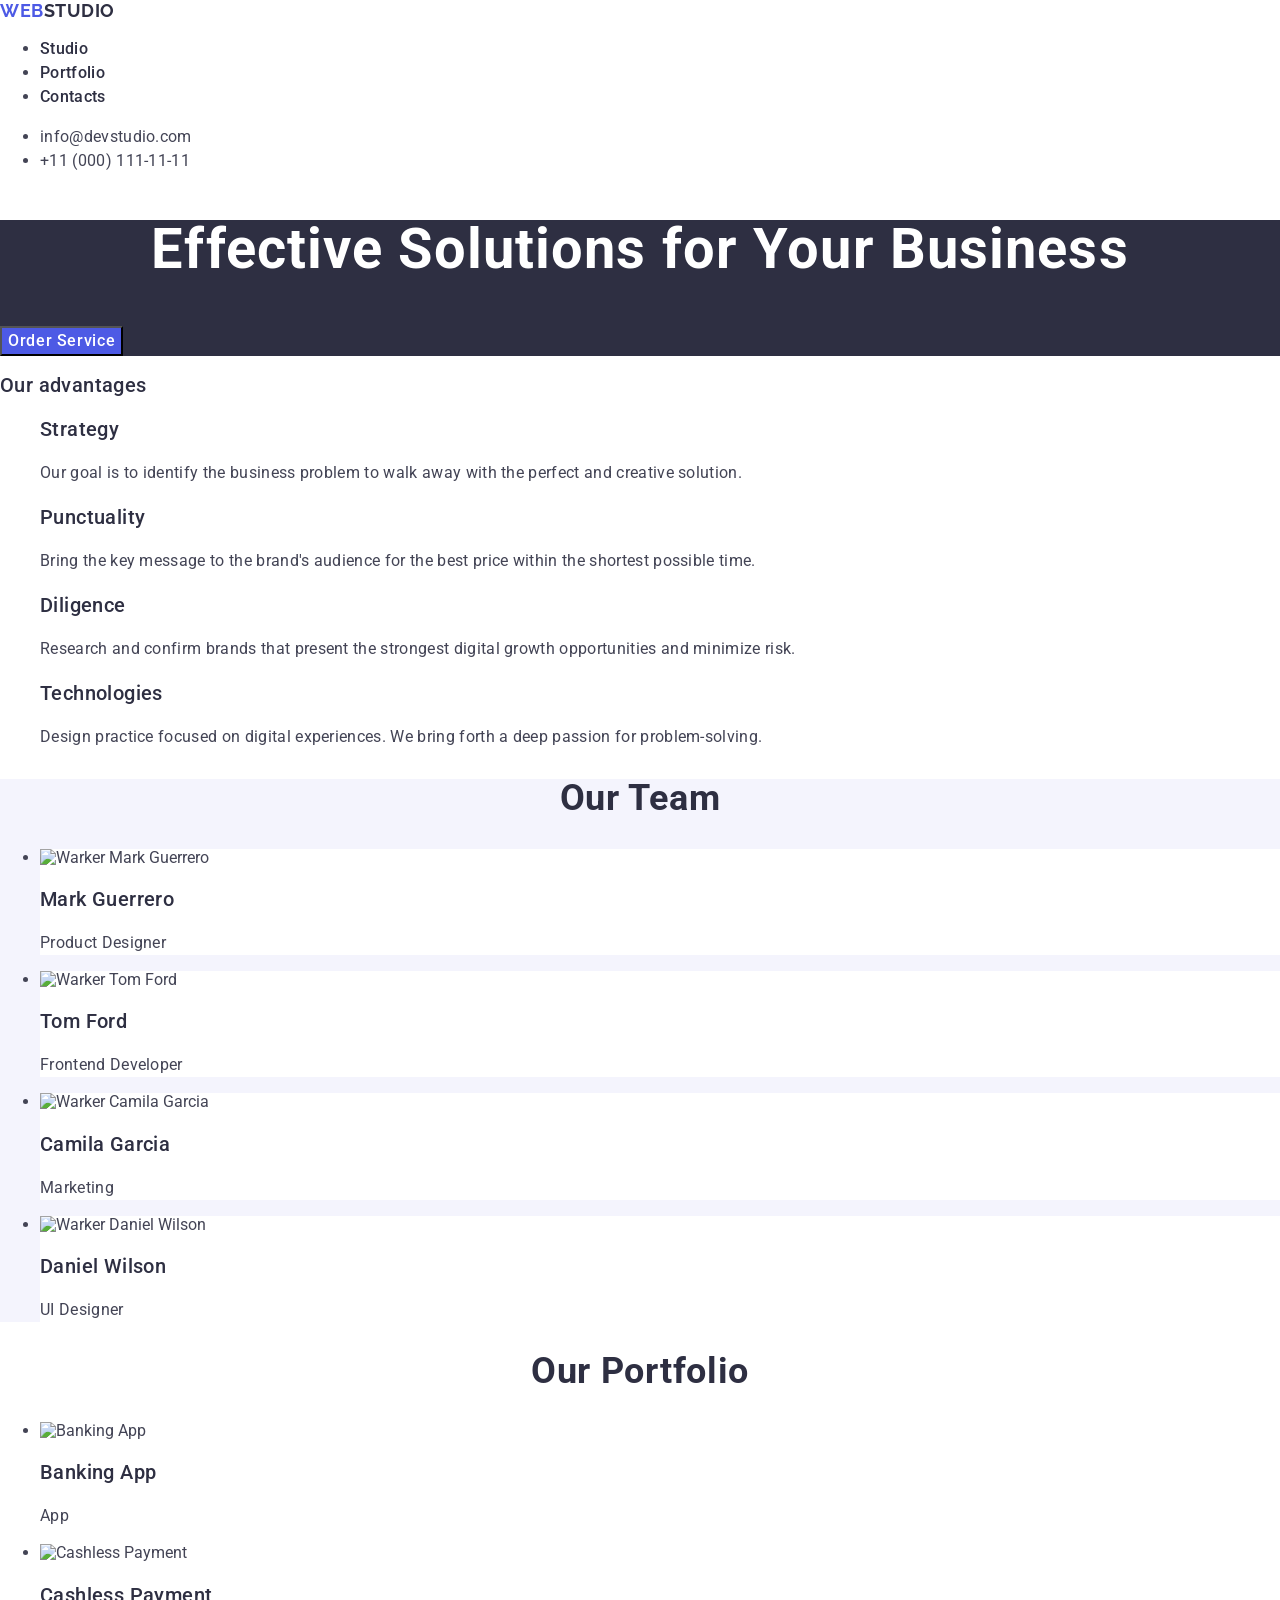
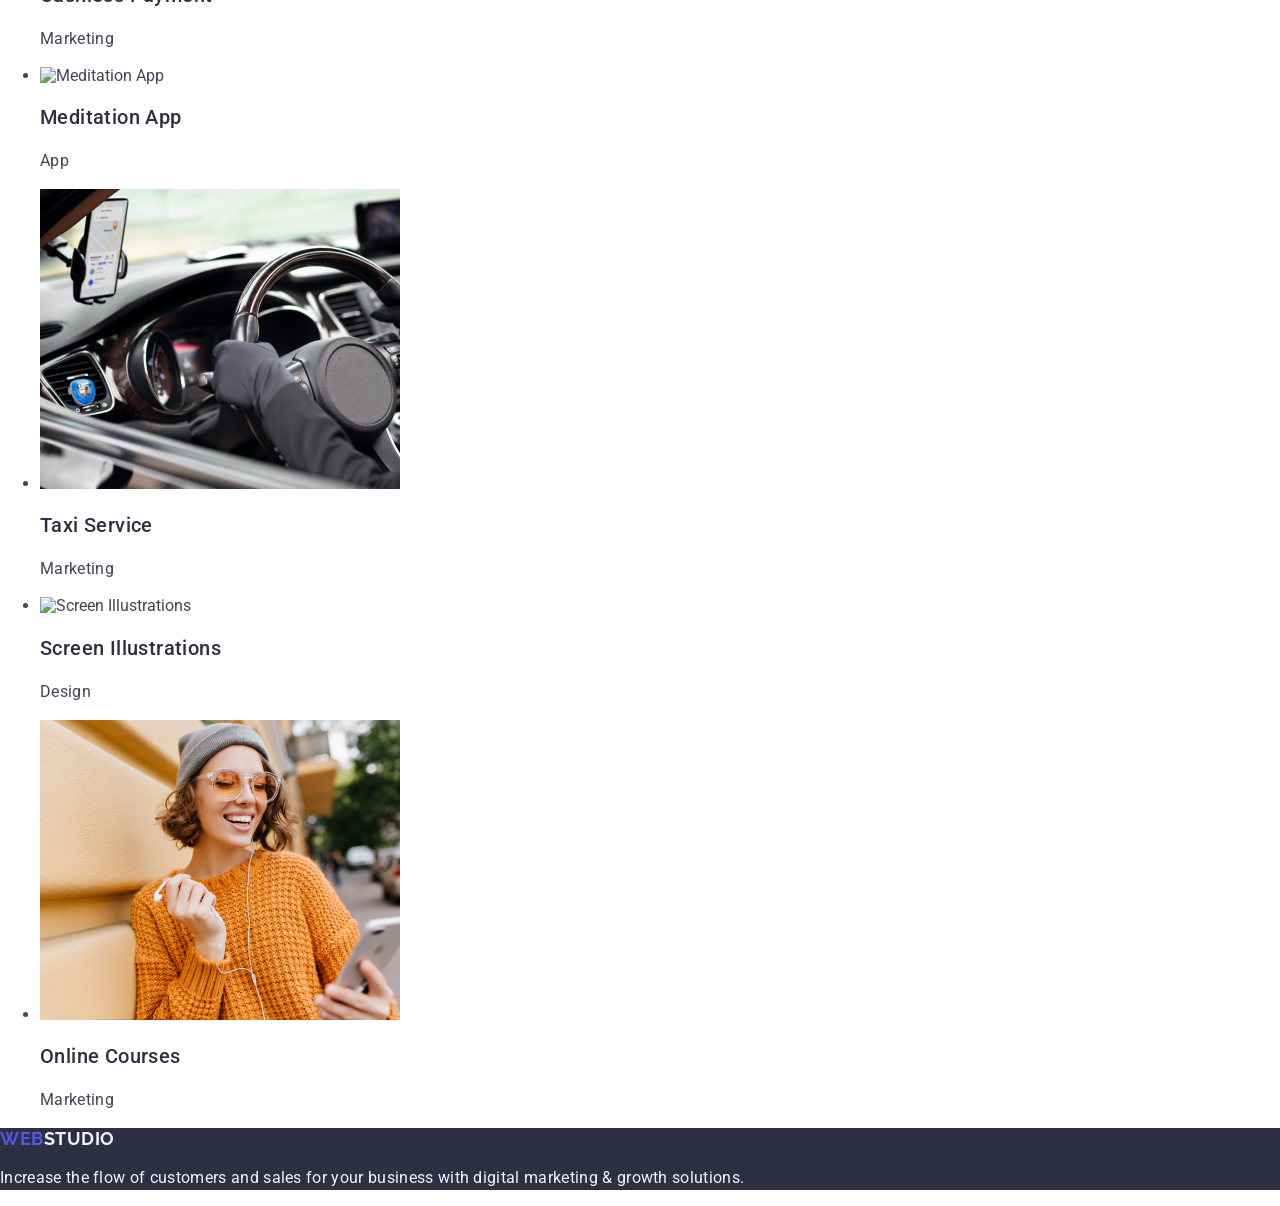
==== index.html @ 9c2c0caf "Initial commit" ====
<!DOCTYPE html>
<html lang="en">

<head>
    <meta charset="UTF-8">
    <meta name="description" content="goit-markup-hw-01">
    <link rel="stylesheet" href="https://cdn.jsdelivr.net/npm/modern-normalize@2.0.0/modern-normalize.min.css">
    <link rel="stylesheet" href="./css/styles.css">
    <link rel="preconnect" href="https://fonts.googleapis.com">
<link rel="preconnect" href="https://fonts.gstatic.com" crossorigin>
<link href="https://fonts.googleapis.com/css2?family=Roboto:ital,wght@0,100;0,300;0,400;0,500;0,700;0,900;1,100;1,300;1,400;1,500;1,700;1,900&display=swap" rel="stylesheet">
<link rel="preconnect" href="https://fonts.googleapis.com">
<link rel="preconnect" href="https://fonts.gstatic.com" crossorigin>
<link href="https://fonts.googleapis.com/css2?family=Raleway:ital,wght@0,100..900;1,100..900&display=swap" rel="stylesheet">
    <title>Home Work 2</title>
</head>

<body>
    <header>
        <nav class="navigator">
            <a href="./index.html" class="logo">Web<span class="studio">Studio</span></a>
            <ul>
                <li><a href="/" class="link">Studio</a></li>
                <li><a href="" class="link">Portfolio</a></li>
                <li><a href="" class="link">Contacts</a></li>
            </ul>
        </nav>
        <address class="adress">
            <ul >
                
                <li class="1punkt"><a href="mailto:info@devstudio.com" class="link-one">info@devstudio.com</a></li>
                <li> <a href="tel:+110001111111" class="link-one">+11 (000) 111-11-11</a></li> 
            </ul>
        </address>
    </header>  
    <main>
        <section class="section-one">
            <h1 class="zag-one">Effective Solutions for Your Business</h1>
            <button type="button" class="button">Order Service</button>
        </section>
        <section>
            <h2 class="our-advant">Our advantages</h2>
            <ul class="advantages">
                <li>
                    <h3 class="zag-z">Strategy</h3>
                    <p class="p-adv">Our goal is to identify the business problem to walk away with the perfect and creative solution. </p>
                </li>
                <li>
                    <h3 class="zag-z">Punctuality</h3>
                    <p class="p-adv">Bring the key message to the brand's audience for the best price within the shortest possible time.</p>
                </li>
                <li>
                    <h3 class="zag-z">Diligence</h3>
                    <p class="p-adv">Research and confirm brands that present the strongest digital growth opportunities and minimize risk.</p>
                </li>
                <li>
                    <h3 class="zag-z">Technologies</h3>
                    <p class="p-adv">Design practice focused on digital experiences. We bring forth a deep passion for problem-solving.</p>
                </li>
            </ul>
        </section>
        <section class="our-team">
            <h2 class="team">Our Team</h2>
            <ul>
                <li class="pic"><img src="./images/img.jpg" alt="Warker Mark Guerrero" width="264" height="260"><h3 class="zag-z">Mark Guerrero</h3><p class="p-adv">Product Designer</p></li>
                <li class="pic"><img src="./images/img1.jpg" alt="Warker Tom Ford" width="264" height="260" ><h3 class="zag-z">Tom Ford</h3><p class="p-adv">Frontend Developer</p></li>
                <li class="pic"><img src="./images/img2.jpg" alt="Warker Camila Garcia" width="264" height="260" ><h3 class="zag-z">Camila Garcia</h3><p class="p-adv">Marketing</p></li>
                <li class="pic"><img src="./images/img3.jpg" alt="Warker Daniel Wilson" width="264" height="260" ><h3 class="zag-z">Daniel Wilson</h3><p class="p-adv">UI Designer</p></li>
            </ul>
        </section>
        <section class="portfolio">
            <h2 class="team">Our Portfolio</h2>
            <ul>
                    <li><img src="./images/img4.jpg" alt="Banking App" width="360" height="300"><h3 class="zag-z">Banking App</h3><p class="p-adv">App</p></li>
                    <li><img src="./images/img5.jpg" alt="Cashless Payment" width="360" height="300"><h3 class="zag-z">Cashless Payment</h3><p class="p-adv">Marketing</p></li>
                    <li><img src="./images/img6.jpg" alt="Meditation App" width="360" height="300"><h3 class="zag-z">Meditation App</h3><p class="p-adv">App</p></li>
                    <li><img src="./images/img7.jpg" alt="Taxi Service" width="360" height="300"><h3 class="zag-z">Taxi Service</h3><p class="p-adv">Marketing</p></li>
                    <li><img src="./images/img9.jpg" alt="Screen Illustrations" width="360" height="300"><h3 class="zag-z">Screen Illustrations</h3><p class="p-adv">Design</p></li>
                    <li><img src="./images/img8.jpg" alt="Online Courses" width="360" height="300"><h3 class="zag-z">Online Courses</h3><p class="p-adv">Marketing</p></li>
            </ul>
        </section>  
    </main>
    <footer class="footer">
        <a href="./index.html" class="logo">Web<span class="stud">Studio</span></a>
        <p class="footer-p">Increase the flow of customers and sales for your business with digital marketing & growth solutions.</p>
    </footer>
</body>
</html>
---- css/styles.css ----
body {
    background-color: #fff;
    font-family: "Roboto", sans-serif;
    color: #434455;
}


.logo {
    font-family: "Raleway", sans-serif;
    font-weight: 700;
    font-size: 18px;
    line-height: 1.16667;
    letter-spacing: 0.03em;
    text-transform: uppercase;
    color: #4d5ae5;
    text-decoration: none;
    line-height: 1.17;
}

.studio {
    color: #2e2f42;
}


.navigator .link {
    font-weight: 500;
    font-size: 16px;
    line-height: 1.5;
    letter-spacing: 0.02em;
    color: #2e2f42;
    text-decoration: none;
    list-style-type: none;
}

.navigator .link:hover,
.navigator .link:focus,
.navigator .link:active {
    color: #404bbf;
}


.adress {
    font-style: normal;
}

.adress .link-one {
    list-style-type: none;
    font-weight: 400;
    font-size: 16px;
    line-height: 1.5;
    letter-spacing: 0.02em;
    color: #434455;
    text-decoration: none;
}

.adress .link-one:hover,
.adress .link-one:focus {
    color: #404bbf;
}


.section-one {
    background-color: #2e2f42;
}

.section-one > h1 {
    font-weight: 700;
    font-size: 56px;
    line-height: 1.07143;
    letter-spacing: 0.02em;
    text-align: center;
    color: #fff;
    line-height: 1.07;
}

.button {
    background-color: #4D5AE5;
    font-weight: 500;
    font-size: 16px;
    line-height: 1.5;
    letter-spacing: 0.04em;
    color: #fff;
    cursor: pointer;
}

.button:hover,
.button:focus {
    background-color: #404BBF;
}


.advantages,
.navigator,
.our-team,
.portfolio {
    list-style-type: none;
}


.our-advant {
    font-weight: 500;
    font-size: 20px;
    line-height: 1.2;
    letter-spacing: 0.02em;
    color: #2e2f42;
}

.zag-z{
    font-weight: 500;
    font-size: 20px;
    line-height: 1.2;
    letter-spacing: 0.02em;
    color: #2e2f42;
}

.advantages > h3 {
    font-weight: 500;
    font-size: 20px;
    line-height: 1.2;
    letter-spacing: 0.02em;
    color: #2e2f42;
}

.advantages > p {
    font-weight: 400;
    font-size: 16px;
    line-height: 1.5;
    letter-spacing: 0.02em;
    color: #434455;
}

.p-adv {
    line-height: 1.5;
    letter-spacing: 0.02em;
}


.our-team {
    background-color: #F4F4FD;
}

.team {
    line-height: 1.11;
    text-transform: capitalize;
    
}

.pic{
    background-color: #FFFFFF;

}

.our-team > h2,
.portfolio > h2 {
    font-weight: 700;
    font-size: 36px;
    letter-spacing: 0.02em;
    text-align: center;
    color: #2e2f42;
    line-height: 1.11;
}

.our-team > h3,
.portfolio > h3 {
    font-weight: 500;
    font-size: 20px;
    line-height: 1.2;
    letter-spacing: 0.02em;
    text-align: center;
    color: #2e2f42;
}

.our-team > p,
.portfolio > p {
    font-weight: 400;
    font-size: 16px;
    line-height: 1.5;
    letter-spacing: 0.02em;
    text-align: center;
    color: #434455;
}


.footer-p {
    font-weight: 400;
    font-size: 16px;
    line-height: 1.5;
    letter-spacing: 0.02em;
    color: #f4f4fd;
}

.footer{
    background-color: #2e2f42;
}

.stud{
    color: #f4f4fd;
}
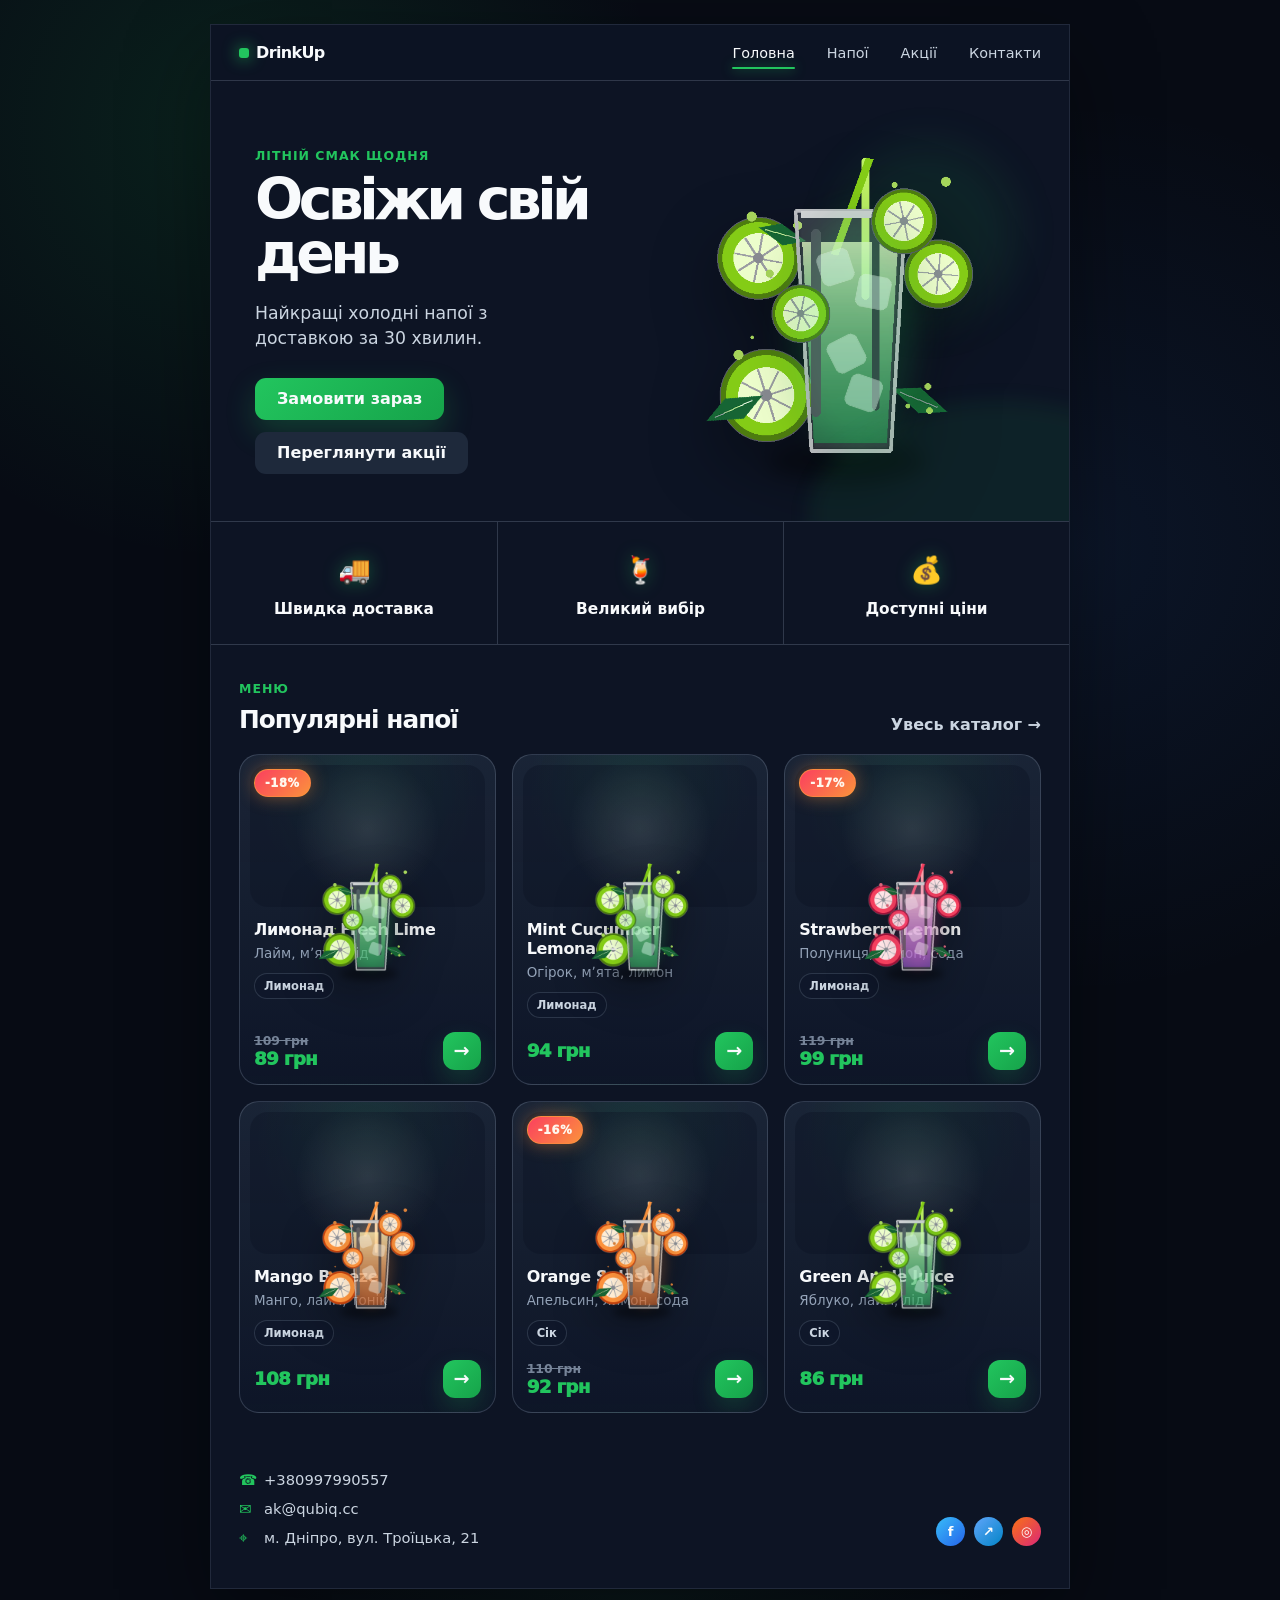
==== commit 0aabecd1: "[main] chenge struct" ====
--- a/index.html
+++ b/index.html
@@ -1,88 +1,92 @@
 <!DOCTYPE html>
-<html lang="en">
+<html lang="uk">
+<head>
+  <meta charset="UTF-8" />
+  <meta name="viewport" content="width=device-width, initial-scale=1.0" />
+  <title>DrinkUp — холодні напої</title>
+  <link rel="stylesheet" href="style.css" />
+  <script src="script.js" defer></script>
+</head>
+<body data-page="home">
+  <div class="app-frame home-frame">
+    <header class="site-header">
+      <a class="logo" href="index.html" aria-label="DrinkUp">
+        <span class="logo-mark"></span>
+        <span>DrinkUp</span>
+      </a>
 
-<head>
-    <meta charset="UTF-8">
-    <meta name="description" content="goit-markup-hw-01">
-    <link rel="stylesheet" href="https://cdn.jsdelivr.net/npm/modern-normalize@2.0.0/modern-normalize.min.css">
-    <link rel="stylesheet" href="./css/styles.css">
-    <link rel="preconnect" href="https://fonts.googleapis.com">
-<link rel="preconnect" href="https://fonts.gstatic.com" crossorigin>
-<link href="https://fonts.googleapis.com/css2?family=Roboto:ital,wght@0,100;0,300;0,400;0,500;0,700;0,900;1,100;1,300;1,400;1,500;1,700;1,900&display=swap" rel="stylesheet">
-<link rel="preconnect" href="https://fonts.googleapis.com">
-<link rel="preconnect" href="https://fonts.gstatic.com" crossorigin>
-<link href="https://fonts.googleapis.com/css2?family=Raleway:ital,wght@0,100..900;1,100..900&display=swap" rel="stylesheet">
-    <title>Home Work 2</title>
-</head>
+      <nav class="site-nav" aria-label="Головна навігація">
+        <a href="index.html">Головна</a>
+        <a href="catalog.html">Напої</a>
+        <a href="catalog.html?filter=discounts">Акції</a>
+        <a href="#contacts">Контакти</a>
+      </nav>
 
-<body>
-    <header>
-        <nav class="navigator">
-            <a href="./index.html" class="logo">Web<span class="studio">Studio</span></a>
-            <ul>
-                <li><a href="/" class="link">Studio</a></li>
-                <li><a href="" class="link">Portfolio</a></li>
-                <li><a href="" class="link">Contacts</a></li>
-            </ul>
-        </nav>
-        <address class="adress">
-            <ul >
-                
-                <li class="1punkt"><a href="mailto:info@devstudio.com" class="link-one">info@devstudio.com</a></li>
-                <li> <a href="tel:+110001111111" class="link-one">+11 (000) 111-11-11</a></li> 
-            </ul>
-        </address>
-    </header>  
+      <button class="burger" type="button" aria-label="Відкрити меню" aria-expanded="false">
+        <span></span>
+        <span></span>
+        <span></span>
+      </button>
+    </header>
+
     <main>
-        <section class="section-one">
-            <h1 class="zag-one">Effective Solutions for Your Business</h1>
-            <button type="button" class="button">Order Service</button>
-        </section>
-        <section>
-            <h2 class="our-advant">Our advantages</h2>
-            <ul class="advantages">
-                <li>
-                    <h3 class="zag-z">Strategy</h3>
-                    <p class="p-adv">Our goal is to identify the business problem to walk away with the perfect and creative solution. </p>
-                </li>
-                <li>
-                    <h3 class="zag-z">Punctuality</h3>
-                    <p class="p-adv">Bring the key message to the brand's audience for the best price within the shortest possible time.</p>
-                </li>
-                <li>
-                    <h3 class="zag-z">Diligence</h3>
-                    <p class="p-adv">Research and confirm brands that present the strongest digital growth opportunities and minimize risk.</p>
-                </li>
-                <li>
-                    <h3 class="zag-z">Technologies</h3>
-                    <p class="p-adv">Design practice focused on digital experiences. We bring forth a deep passion for problem-solving.</p>
-                </li>
-            </ul>
-        </section>
-        <section class="our-team">
-            <h2 class="team">Our Team</h2>
-            <ul>
-                <li class="pic"><img src="./images/img.jpg" alt="Warker Mark Guerrero" width="264" height="260"><h3 class="zag-z">Mark Guerrero</h3><p class="p-adv">Product Designer</p></li>
-                <li class="pic"><img src="./images/img1.jpg" alt="Warker Tom Ford" width="264" height="260" ><h3 class="zag-z">Tom Ford</h3><p class="p-adv">Frontend Developer</p></li>
-                <li class="pic"><img src="./images/img2.jpg" alt="Warker Camila Garcia" width="264" height="260" ><h3 class="zag-z">Camila Garcia</h3><p class="p-adv">Marketing</p></li>
-                <li class="pic"><img src="./images/img3.jpg" alt="Warker Daniel Wilson" width="264" height="260" ><h3 class="zag-z">Daniel Wilson</h3><p class="p-adv">UI Designer</p></li>
-            </ul>
-        </section>
-        <section class="portfolio">
-            <h2 class="team">Our Portfolio</h2>
-            <ul>
-                    <li><img src="./images/img4.jpg" alt="Banking App" width="360" height="300"><h3 class="zag-z">Banking App</h3><p class="p-adv">App</p></li>
-                    <li><img src="./images/img5.jpg" alt="Cashless Payment" width="360" height="300"><h3 class="zag-z">Cashless Payment</h3><p class="p-adv">Marketing</p></li>
-                    <li><img src="./images/img6.jpg" alt="Meditation App" width="360" height="300"><h3 class="zag-z">Meditation App</h3><p class="p-adv">App</p></li>
-                    <li><img src="./images/img7.jpg" alt="Taxi Service" width="360" height="300"><h3 class="zag-z">Taxi Service</h3><p class="p-adv">Marketing</p></li>
-                    <li><img src="./images/img9.jpg" alt="Screen Illustrations" width="360" height="300"><h3 class="zag-z">Screen Illustrations</h3><p class="p-adv">Design</p></li>
-                    <li><img src="./images/img8.jpg" alt="Online Courses" width="360" height="300"><h3 class="zag-z">Online Courses</h3><p class="p-adv">Marketing</p></li>
-            </ul>
-        </section>  
+      <section class="hero" id="home">
+        <div class="hero-copy">
+          <p class="eyebrow">Літній смак щодня</p>
+          <h1>Освіжи свій день</h1>
+          <p class="hero-text">Найкращі холодні напої з доставкою за 30 хвилин.</p>
+          <div class="hero-actions">
+            <a class="btn btn-primary" href="catalog.html">Замовити зараз</a>
+            <a class="btn btn-secondary" href="catalog.html?filter=discounts">Переглянути акції</a>
+          </div>
+        </div>
+
+        <div class="hero-visual" aria-label="Лимонад з лаймом і мʼятою">
+          <img class="drink-png hero-drink" src="assets/drink-lime.png" alt="Лимонад з лаймом і мʼятою" />
+        </div>
+      </section>
+
+      <section class="benefits" aria-label="Переваги сервісу DrinkUp">
+        <article class="benefit-card">
+          <span class="benefit-icon">🚚</span>
+          <h2>Швидка доставка</h2>
+        </article>
+        <article class="benefit-card">
+          <span class="benefit-icon">🍹</span>
+          <h2>Великий вибір</h2>
+        </article>
+        <article class="benefit-card">
+          <span class="benefit-icon">💰</span>
+          <h2>Доступні ціни</h2>
+        </article>
+      </section>
+
+      <section class="mini-catalog" aria-labelledby="popularTitle">
+        <div class="section-heading">
+          <div>
+            <span class="section-kicker">Меню</span>
+            <h2 id="popularTitle">Популярні напої</h2>
+          </div>
+          <a class="section-link" href="catalog.html">Увесь каталог →</a>
+        </div>
+
+        <div class="catalog-grid compact" id="popularGrid" aria-live="polite"></div>
+      </section>
     </main>
-    <footer class="footer">
-        <a href="./index.html" class="logo">Web<span class="stud">Studio</span></a>
-        <p class="footer-p">Increase the flow of customers and sales for your business with digital marketing & growth solutions.</p>
+
+    <footer class="footer" id="contacts">
+      <address>
+        <a href="tel:+380997990557">+380997990557</a>
+        <a href="mailto:ak@qubiq.cc">ak@qubiq.cc</a>
+        <span>м. Дніпро, вул. Троїцька, 21</span>
+      </address>
+
+      <div class="socials" aria-label="Соціальні мережі">
+        <a href="#" aria-label="Facebook">f</a>
+        <a href="#" aria-label="Telegram">↗</a>
+        <a href="#" aria-label="Instagram">◎</a>
+      </div>
     </footer>
+  </div>
 </body>
-</html>+</html>
--- a/style.css
+++ b/style.css
@@ -0,0 +1,1365 @@
+/* =========================================================
+   DrinkUp UI
+   HTML5 + CSS3 + Vanilla JS
+   Темна тема з неоново-зеленими акцентами
+   ========================================================= */
+
+:root {
+  --bg: #0d1424;
+  --bg-deep: #070b14;
+  --panel: #0f172a;
+  --panel-2: #101a2e;
+  --panel-soft: #1e293b;
+  --panel-muted: #263241;
+  --line: rgba(148, 163, 184, 0.26);
+  --line-strong: rgba(203, 213, 225, 0.38);
+  --text: #f8fafc;
+  --muted: #cbd5e1;
+  --muted-2: #94a3b8;
+  --green: #22c55e;
+  --green-dark: #16a34a;
+  --green-soft: rgba(34, 197, 94, 0.18);
+  --orange: #fb923c;
+  --red: #fb3f5f;
+  --danger: #fb7185;
+  --shadow: 0 28px 80px rgba(0, 0, 0, 0.38);
+  --radius-sm: 10px;
+  --radius-md: 14px;
+  --radius-lg: 22px;
+}
+
+* {
+  box-sizing: border-box;
+}
+
+html {
+  scroll-behavior: smooth;
+}
+
+body {
+  margin: 0;
+  min-height: 100vh;
+  color: var(--text);
+  font-family: Inter, ui-sans-serif, system-ui, -apple-system, BlinkMacSystemFont, "Segoe UI", sans-serif;
+  background:
+    radial-gradient(circle at 18% 8%, rgba(34, 197, 94, 0.12), transparent 27rem),
+    radial-gradient(circle at 84% 34%, rgba(59, 130, 246, 0.09), transparent 28rem),
+    radial-gradient(circle at 50% 100%, rgba(34, 197, 94, 0.06), transparent 24rem),
+    var(--bg-deep);
+}
+
+body.modal-open {
+  overflow: hidden;
+}
+
+a {
+  color: inherit;
+  text-decoration: none;
+}
+
+button,
+input {
+  font: inherit;
+}
+
+button,
+a,
+input,
+label {
+  -webkit-tap-highlight-color: transparent;
+}
+
+button {
+  cursor: pointer;
+}
+
+.app-frame {
+  width: min(100%, 860px);
+  min-height: 100vh;
+  margin: 0 auto;
+  overflow: hidden;
+  background: var(--bg);
+  box-shadow: var(--shadow);
+}
+
+.product-frame,
+.checkout-frame {
+  width: min(100%, 760px);
+  display: flex;
+  flex-direction: column;
+}
+
+.catalog-frame {
+  width: min(100%, 1060px);
+}
+
+/* =========================================================
+   Header / Navigation
+   ========================================================= */
+
+.site-header,
+.top-panel {
+  min-height: 56px;
+  display: flex;
+  align-items: center;
+  border-bottom: 1px solid var(--line);
+  background: rgba(13, 20, 36, 0.94);
+  backdrop-filter: blur(14px);
+}
+
+.site-header {
+  position: sticky;
+  top: 0;
+  z-index: 20;
+  justify-content: space-between;
+  padding: 0 28px;
+}
+
+.logo {
+  display: inline-flex;
+  align-items: center;
+  gap: 7px;
+  font-weight: 900;
+  letter-spacing: -0.04em;
+}
+
+.logo-mark {
+  width: 10px;
+  height: 10px;
+  border-radius: 3px;
+  background: var(--green);
+  box-shadow: 0 0 16px rgba(34, 197, 94, 0.95);
+}
+
+.site-nav {
+  display: flex;
+  align-items: center;
+  gap: 32px;
+  color: var(--muted);
+  font-size: 0.9rem;
+}
+
+.site-nav a {
+  position: relative;
+  transition: color 0.2s ease;
+}
+
+.site-nav a::after {
+  content: "";
+  position: absolute;
+  left: 0;
+  right: 0;
+  bottom: -8px;
+  height: 2px;
+  transform: scaleX(0);
+  transform-origin: center;
+  border-radius: 999px;
+  background: var(--green);
+  box-shadow: 0 0 12px rgba(34, 197, 94, 0.8);
+  transition: transform 0.2s ease;
+}
+
+.site-nav a:hover,
+.site-nav a.is-active {
+  color: var(--text);
+}
+
+.site-nav a:hover::after,
+.site-nav a.is-active::after {
+  transform: scaleX(1);
+}
+
+.burger {
+  width: 36px;
+  height: 36px;
+  display: none;
+  flex-direction: column;
+  align-items: center;
+  justify-content: center;
+  gap: 5px;
+  padding: 0;
+  border: 0;
+  color: var(--text);
+  background: transparent;
+}
+
+.burger span {
+  width: 21px;
+  height: 2px;
+  border-radius: 999px;
+  background: var(--text);
+}
+
+.top-panel {
+  position: relative;
+  justify-content: center;
+  padding: 0 62px;
+}
+
+.top-panel strong {
+  overflow: hidden;
+  max-width: 100%;
+  font-size: 1rem;
+  line-height: 1.3;
+  text-align: center;
+  text-overflow: ellipsis;
+  white-space: nowrap;
+}
+
+.icon-back {
+  position: absolute;
+  left: 22px;
+  top: 50%;
+  width: 36px;
+  height: 36px;
+  display: grid;
+  place-items: center;
+  transform: translateY(-50%);
+  border-radius: var(--radius-sm);
+  color: var(--text);
+  font-size: 2.1rem;
+  line-height: 1;
+  transition: color 0.2s ease, background 0.2s ease;
+}
+
+.icon-back:hover {
+  color: var(--green);
+  background: var(--panel-soft);
+}
+
+.back-inline {
+  display: inline-flex;
+  align-items: center;
+  margin-bottom: 18px;
+  color: var(--muted);
+  font-weight: 800;
+  transition: color 0.2s ease;
+}
+
+.back-inline:hover {
+  color: var(--green);
+}
+
+/* =========================================================
+   Buttons
+   ========================================================= */
+
+.btn {
+  min-height: 42px;
+  display: inline-flex;
+  align-items: center;
+  justify-content: center;
+  gap: 8px;
+  padding: 0 22px;
+  border: 0;
+  border-radius: 11px;
+  font-weight: 900;
+  line-height: 1;
+  transition: transform 0.2s ease, box-shadow 0.2s ease, background 0.2s ease;
+}
+
+.btn:hover {
+  transform: translateY(-1px);
+}
+
+.btn-primary {
+  color: #f8fafc;
+  background: linear-gradient(135deg, var(--green), var(--green-dark));
+  box-shadow: 0 12px 30px rgba(34, 197, 94, 0.24);
+}
+
+.btn-primary:hover {
+  box-shadow: 0 16px 38px rgba(34, 197, 94, 0.36);
+}
+
+.btn-secondary {
+  color: var(--text);
+  background: var(--panel-soft);
+}
+
+.btn-secondary:hover {
+  background: #2b384a;
+}
+
+.arrow-left {
+  font-size: 1.2rem;
+}
+
+/* =========================================================
+   Home
+   ========================================================= */
+
+.hero {
+  position: relative;
+  min-height: 440px;
+  display: grid;
+  grid-template-columns: minmax(0, 1fr) minmax(250px, 0.95fr);
+  align-items: center;
+  gap: 12px;
+  padding: 58px 44px 38px;
+  overflow: hidden;
+}
+
+.hero::before,
+.hero::after {
+  content: "";
+  position: absolute;
+  border-radius: 50%;
+  pointer-events: none;
+}
+
+.hero::before {
+  right: 52px;
+  top: 62px;
+  width: 180px;
+  height: 180px;
+  background: rgba(34, 197, 94, 0.09);
+  filter: blur(20px);
+}
+
+.hero::after {
+  right: -120px;
+  bottom: -110px;
+  width: 380px;
+  height: 230px;
+  background: rgba(34, 197, 94, 0.08);
+  filter: blur(10px);
+}
+
+.hero-copy {
+  position: relative;
+  z-index: 2;
+}
+
+.eyebrow,
+.section-kicker {
+  display: block;
+  margin: 0 0 9px;
+  color: var(--green);
+  font-size: 0.78rem;
+  font-weight: 900;
+  letter-spacing: 0.08em;
+  text-transform: uppercase;
+}
+
+.hero h1,
+.catalog-hero h1 {
+  margin: 0;
+  font-size: clamp(2.2rem, 8vw, 3.55rem);
+  line-height: 0.96;
+  letter-spacing: -0.08em;
+}
+
+.hero h1 {
+  max-width: 360px;
+}
+
+.hero-text,
+.catalog-hero-text {
+  color: var(--muted);
+  line-height: 1.42;
+}
+
+.hero-text {
+  max-width: 290px;
+  margin: 20px 0 28px;
+  font-size: 1.08rem;
+}
+
+.hero-actions {
+  display: flex;
+  align-items: center;
+  gap: 12px;
+  flex-wrap: wrap;
+}
+
+.hero-visual,
+.product-visual,
+.catalog-card-image {
+  position: relative;
+  isolation: isolate;
+}
+
+.hero-visual {
+  min-height: 328px;
+}
+
+.drink-png {
+  position: absolute;
+  z-index: 2;
+  display: block;
+  object-fit: contain;
+  user-select: none;
+  pointer-events: none;
+  filter: drop-shadow(0 26px 34px rgba(0, 0, 0, 0.4));
+}
+
+.hero-drink {
+  left: 50%;
+  top: 50%;
+  width: min(116%, 450px);
+  height: min(116%, 450px);
+  transform: translate(-50%, -50%);
+}
+
+.benefits {
+  display: grid;
+  grid-template-columns: repeat(3, 1fr);
+  border-top: 1px solid var(--line);
+  border-bottom: 1px solid var(--line);
+}
+
+.benefit-card {
+  min-height: 122px;
+  display: grid;
+  place-items: center;
+  align-content: center;
+  gap: 9px;
+  padding: 18px 12px;
+  text-align: center;
+}
+
+.benefit-card + .benefit-card {
+  border-left: 1px solid var(--line);
+}
+
+.benefit-icon {
+  display: grid;
+  place-items: center;
+  width: 42px;
+  height: 42px;
+  color: var(--green);
+  font-size: 1.65rem;
+  filter: drop-shadow(0 0 9px rgba(34, 197, 94, 0.35));
+}
+
+.benefit-card h2 {
+  margin: 0;
+  font-size: 0.96rem;
+  font-weight: 700;
+}
+
+.mini-catalog,
+.catalog-section {
+  padding: 36px 28px 24px;
+}
+
+.section-heading {
+  display: flex;
+  align-items: flex-end;
+  justify-content: space-between;
+  gap: 20px;
+  margin-bottom: 20px;
+}
+
+.section-heading h2 {
+  margin: 0;
+  font-size: 1.55rem;
+  letter-spacing: -0.04em;
+}
+
+.section-link {
+  color: var(--muted);
+  font-weight: 900;
+  transition: color 0.2s ease;
+}
+
+.section-link:hover {
+  color: var(--green);
+}
+
+.footer {
+  display: flex;
+  align-items: flex-end;
+  justify-content: space-between;
+  gap: 20px;
+  padding: 34px 28px 42px;
+}
+
+.footer address {
+  display: grid;
+  gap: 12px;
+  color: var(--muted);
+  font-style: normal;
+  font-size: 0.92rem;
+}
+
+.footer address a,
+.footer address span {
+  position: relative;
+  padding-left: 25px;
+}
+
+.footer address a:nth-child(1)::before,
+.footer address a:nth-child(2)::before,
+.footer address span::before {
+  position: absolute;
+  left: 0;
+  top: 0;
+  color: var(--green);
+}
+
+.footer address a:nth-child(1)::before {
+  content: "☎";
+}
+
+.footer address a:nth-child(2)::before {
+  content: "✉";
+}
+
+.footer address span::before {
+  content: "⌖";
+}
+
+.socials {
+  display: flex;
+  gap: 9px;
+}
+
+.socials a {
+  width: 29px;
+  height: 29px;
+  display: grid;
+  place-items: center;
+  border-radius: 50%;
+  color: #fff;
+  font-size: 0.82rem;
+  font-weight: 900;
+  background: linear-gradient(135deg, #38bdf8, #2563eb);
+}
+
+.socials a:nth-child(2) {
+  background: linear-gradient(135deg, #60a5fa, #0284c7);
+}
+
+.socials a:nth-child(3) {
+  background: linear-gradient(135deg, #f97316, #db2777);
+}
+
+/* =========================================================
+   Catalog
+   ========================================================= */
+
+.catalog-main {
+  padding-bottom: 30px;
+}
+
+.catalog-hero {
+  display: grid;
+  grid-template-columns: minmax(0, 1fr) 150px;
+  align-items: end;
+  gap: 24px;
+  padding: 44px 32px 30px;
+  border-bottom: 1px solid var(--line);
+  background:
+    radial-gradient(circle at 86% 16%, rgba(34, 197, 94, 0.12), transparent 18rem),
+    linear-gradient(180deg, rgba(15, 23, 42, 0.22), rgba(13, 20, 36, 0));
+}
+
+.catalog-hero h1 {
+  max-width: 620px;
+}
+
+.catalog-hero-text {
+  max-width: 540px;
+  margin: 18px 0 0;
+}
+
+.catalog-counter {
+  min-height: 116px;
+  display: grid;
+  place-items: center;
+  align-content: center;
+  padding: 18px;
+  border: 1px solid rgba(34, 197, 94, 0.32);
+  border-radius: var(--radius-lg);
+  background: linear-gradient(180deg, rgba(34, 197, 94, 0.13), rgba(30, 41, 59, 0.38));
+  box-shadow: 0 0 34px rgba(34, 197, 94, 0.08);
+}
+
+.catalog-counter span {
+  color: var(--green);
+  font-size: 2.7rem;
+  font-weight: 950;
+  line-height: 1;
+  letter-spacing: -0.07em;
+}
+
+.catalog-counter small {
+  color: var(--muted);
+  font-weight: 800;
+}
+
+.filter-panel {
+  display: flex;
+  gap: 10px;
+  padding: 22px 32px 0;
+  overflow-x: auto;
+  scrollbar-width: thin;
+}
+
+.filter-chip {
+  min-height: 38px;
+  padding: 0 16px;
+  border: 1px solid rgba(148, 163, 184, 0.22);
+  border-radius: 999px;
+  color: var(--muted);
+  background: var(--panel-soft);
+  white-space: nowrap;
+  transition: color 0.2s ease, border-color 0.2s ease, background 0.2s ease, box-shadow 0.2s ease;
+}
+
+.filter-chip:hover,
+.filter-chip.is-active {
+  color: var(--text);
+  border-color: rgba(34, 197, 94, 0.62);
+  background: rgba(34, 197, 94, 0.15);
+  box-shadow: 0 0 0 4px rgba(34, 197, 94, 0.06);
+}
+
+.catalog-heading {
+  margin-top: 8px;
+}
+
+.catalog-grid {
+  display: grid;
+  grid-template-columns: repeat(3, minmax(0, 1fr));
+  gap: 16px;
+}
+
+.catalog-grid.full {
+  grid-template-columns: repeat(4, minmax(0, 1fr));
+}
+
+.product-card {
+  position: relative;
+  min-height: 292px;
+  display: flex;
+  flex-direction: column;
+  overflow: hidden;
+  border: 1px solid var(--line);
+  border-radius: 20px;
+  background:
+    radial-gradient(circle at 50% 10%, rgba(34, 197, 94, 0.1), transparent 7rem),
+    linear-gradient(180deg, rgba(30, 41, 59, 0.78), rgba(15, 23, 42, 0.7));
+  transition: transform 0.2s ease, border-color 0.2s ease, box-shadow 0.2s ease;
+}
+
+.product-card:hover {
+  transform: translateY(-3px);
+  border-color: rgba(34, 197, 94, 0.42);
+  box-shadow: 0 18px 40px rgba(0, 0, 0, 0.2), 0 0 24px rgba(34, 197, 94, 0.08);
+}
+
+.product-card-image {
+  min-height: 142px;
+  margin: 10px 10px 0;
+  border-radius: 18px;
+  background:
+    radial-gradient(circle at 50% 45%, rgba(255, 255, 255, 0.11), transparent 4.5rem),
+    rgba(13, 20, 36, 0.42);
+}
+
+.product-card-image img {
+  position: absolute;
+  left: 50%;
+  top: 50%;
+  width: 138px;
+  height: 138px;
+  object-fit: contain;
+  transform: translate(-50%, -50%);
+  filter: drop-shadow(0 16px 22px rgba(0, 0, 0, 0.4));
+}
+
+.product-card-body {
+  flex: 1;
+  display: flex;
+  flex-direction: column;
+  justify-content: space-between;
+  gap: 14px;
+  padding: 14px;
+}
+
+.product-card h3 {
+  margin: 0 0 5px;
+  font-size: 1rem;
+  line-height: 1.18;
+  letter-spacing: -0.02em;
+}
+
+.product-card p {
+  margin: 0;
+  color: var(--muted-2);
+  font-size: 0.84rem;
+  line-height: 1.35;
+}
+
+.product-meta-row,
+.product-card-footer,
+.price-stack,
+.old-new-price {
+  display: flex;
+  align-items: center;
+}
+
+.product-meta-row {
+  justify-content: space-between;
+  gap: 10px;
+  margin-top: 10px;
+}
+
+.category-pill {
+  padding: 5px 9px;
+  border: 1px solid rgba(148, 163, 184, 0.22);
+  border-radius: 999px;
+  color: var(--muted);
+  font-size: 0.72rem;
+  font-weight: 800;
+  background: rgba(15, 23, 42, 0.58);
+}
+
+.product-card-footer {
+  justify-content: space-between;
+  gap: 12px;
+}
+
+.price-stack {
+  min-height: 38px;
+  flex-direction: column;
+  align-items: flex-start;
+  justify-content: center;
+  gap: 2px;
+}
+
+.catalog-price {
+  color: var(--green);
+  font-size: 1.15rem;
+  font-weight: 950;
+  line-height: 1;
+  letter-spacing: -0.04em;
+}
+
+.old-price {
+  color: var(--muted-2);
+  font-size: 0.78rem;
+  font-weight: 800;
+  text-decoration: line-through;
+  opacity: 0.78;
+}
+
+.card-action {
+  width: 38px;
+  height: 38px;
+  display: grid;
+  place-items: center;
+  flex: 0 0 auto;
+  border-radius: 12px;
+  color: var(--text);
+  font-size: 1.2rem;
+  font-weight: 900;
+  background: linear-gradient(135deg, var(--green), var(--green-dark));
+  box-shadow: 0 10px 24px rgba(34, 197, 94, 0.2);
+}
+
+.discount-badge {
+  position: absolute;
+  top: 14px;
+  left: 14px;
+  z-index: 3;
+  min-height: 28px;
+  display: inline-flex;
+  align-items: center;
+  justify-content: center;
+  padding: 0 10px;
+  border: 1px solid rgba(251, 146, 60, 0.78);
+  border-radius: 999px;
+  color: #fff7ed;
+  font-size: 0.72rem;
+  font-weight: 950;
+  letter-spacing: 0.05em;
+  background: linear-gradient(135deg, var(--red), var(--orange));
+  box-shadow: 0 0 18px rgba(251, 146, 60, 0.45);
+}
+
+.empty-message {
+  margin: 18px 0 0;
+  padding: 18px;
+  border: 1px solid var(--line);
+  border-radius: var(--radius-md);
+  color: var(--muted);
+  background: rgba(15, 23, 42, 0.55);
+}
+
+/* =========================================================
+   Product page
+   ========================================================= */
+
+.product-main {
+  flex: 1;
+  display: flex;
+  flex-direction: column;
+}
+
+.product-content {
+  min-height: 460px;
+  display: grid;
+  grid-template-columns: minmax(260px, 1fr) minmax(230px, 0.85fr);
+  gap: 28px;
+  align-items: center;
+  padding: 34px 44px;
+  border-bottom: 1px solid var(--line);
+}
+
+.product-visual {
+  min-height: 340px;
+}
+
+.product-visual::before {
+  content: "";
+  position: absolute;
+  inset: 44px 24px;
+  border-radius: 50%;
+  background: rgba(34, 197, 94, 0.12);
+  filter: blur(28px);
+}
+
+.product-drink {
+  left: 50%;
+  top: 50%;
+  width: min(116%, 470px);
+  height: min(116%, 470px);
+  transform: translate(-50%, -50%);
+}
+
+.product-discount-badge {
+  position: absolute;
+  left: 24px;
+  top: 24px;
+  z-index: 5;
+}
+
+.product-info {
+  align-self: stretch;
+  display: flex;
+  flex-direction: column;
+  justify-content: center;
+}
+
+.feature-list {
+  display: grid;
+  gap: 8px;
+  margin: 0;
+  padding: 0;
+  color: var(--muted);
+  list-style: none;
+}
+
+.feature-list li {
+  position: relative;
+  padding-left: 16px;
+  font-size: 0.94rem;
+}
+
+.feature-list li::before {
+  content: "";
+  position: absolute;
+  left: 0;
+  top: 0.58em;
+  width: 6px;
+  height: 6px;
+  border-radius: 50%;
+  background: var(--green);
+  box-shadow: 0 0 10px rgba(34, 197, 94, 0.8);
+}
+
+.separator {
+  width: 100%;
+  height: 1px;
+  margin: 24px 0;
+  background: var(--line);
+}
+
+.details-list {
+  display: grid;
+  gap: 9px;
+  margin: 0;
+  color: var(--muted);
+}
+
+.details-list div {
+  display: flex;
+  gap: 6px;
+}
+
+.details-list dt,
+.details-list dd {
+  margin: 0;
+}
+
+.details-list dt {
+  color: var(--muted-2);
+}
+
+.details-list dd {
+  color: var(--text);
+  font-weight: 900;
+}
+
+.product-buy-row,
+.summary-row,
+.total-row {
+  display: flex;
+  align-items: center;
+  justify-content: space-between;
+  gap: 16px;
+}
+
+.product-price-box {
+  display: grid;
+  gap: 5px;
+}
+
+.product-old-price {
+  color: var(--muted-2);
+  font-size: 1rem;
+  font-weight: 800;
+  text-decoration: line-through;
+}
+
+.price {
+  margin: 0;
+  color: var(--text);
+  font-size: clamp(2.05rem, 7vw, 3rem);
+  font-weight: 950;
+  line-height: 1;
+  letter-spacing: -0.07em;
+}
+
+.price.is-discounted {
+  color: var(--green);
+  text-shadow: 0 0 18px rgba(34, 197, 94, 0.18);
+}
+
+.quantity {
+  min-width: 94px;
+  height: 32px;
+  display: inline-flex;
+  align-items: center;
+  justify-content: center;
+  gap: 10px;
+  padding: 0 8px;
+  border-radius: 999px;
+  color: var(--text);
+  background: var(--panel-soft);
+  font-weight: 950;
+}
+
+.quantity.small {
+  min-width: 86px;
+  height: 28px;
+  font-size: 0.88rem;
+}
+
+.quantity-btn {
+  width: 22px;
+  height: 22px;
+  display: grid;
+  place-items: center;
+  padding: 0;
+  border: 0;
+  border-radius: 50%;
+  color: var(--text);
+  background: transparent;
+}
+
+.quantity-btn:hover {
+  color: var(--green);
+  background: rgba(255, 255, 255, 0.08);
+}
+
+.bottom-actions {
+  display: flex;
+  justify-content: flex-end;
+  gap: 14px;
+  padding: 28px 20px 36px;
+}
+
+/* =========================================================
+   Checkout
+   ========================================================= */
+
+.checkout-main {
+  flex: 1;
+  padding: 32px 44px 42px;
+}
+
+.order-summary {
+  display: grid;
+  gap: 16px;
+  margin-bottom: 30px;
+  padding: 18px;
+  border: 1px solid var(--line);
+  border-radius: 18px;
+  background: rgba(15, 23, 42, 0.56);
+}
+
+.muted {
+  color: var(--muted-2);
+}
+
+.total-row {
+  padding-top: 14px;
+  border-top: 1px solid var(--line);
+  color: var(--muted);
+}
+
+.total-row strong {
+  color: var(--text);
+  font-size: 1.45rem;
+}
+
+.checkout-form {
+  display: grid;
+  gap: 16px;
+}
+
+.field {
+  display: grid;
+  gap: 7px;
+  color: var(--muted);
+  font-size: 0.92rem;
+}
+
+.field input {
+  width: 100%;
+  height: 44px;
+  padding: 0 14px;
+  border: 1px solid rgba(203, 213, 225, 0.25);
+  border-radius: 11px;
+  outline: 0;
+  color: var(--text);
+  background: var(--panel-soft);
+  transition: border-color 0.2s ease, box-shadow 0.2s ease;
+}
+
+.field input:focus {
+  border-color: rgba(34, 197, 94, 0.72);
+  box-shadow: 0 0 0 4px var(--green-soft);
+}
+
+.field input.invalid {
+  border-color: var(--danger);
+  box-shadow: 0 0 0 4px rgba(251, 113, 133, 0.13);
+}
+
+.field-error {
+  min-height: 16px;
+  color: var(--danger);
+  font-size: 0.78rem;
+}
+
+.payment-fieldset {
+  display: grid;
+  gap: 10px;
+  margin: 12px 0 20px;
+  padding: 0;
+  border: 0;
+  color: var(--muted);
+}
+
+.payment-fieldset legend {
+  margin-bottom: 8px;
+  color: var(--text);
+  font-weight: 800;
+}
+
+.radio-row {
+  display: flex;
+  align-items: center;
+  gap: 10px;
+  cursor: pointer;
+}
+
+.radio-row input {
+  width: 15px;
+  height: 15px;
+  accent-color: var(--green);
+}
+
+.form-actions {
+  display: flex;
+  align-items: center;
+  justify-content: space-between;
+  gap: 16px;
+  flex-wrap: wrap;
+}
+
+/* =========================================================
+   Modal
+   ========================================================= */
+
+.modal {
+  position: fixed;
+  inset: 0;
+  z-index: 60;
+  display: none;
+  place-items: center;
+  padding: 20px;
+}
+
+.modal.is-open {
+  display: grid;
+}
+
+.modal-backdrop {
+  position: absolute;
+  inset: 0;
+  background: rgba(2, 6, 23, 0.76);
+  backdrop-filter: blur(10px);
+}
+
+.modal-card {
+  position: relative;
+  z-index: 1;
+  width: min(100%, 400px);
+  display: grid;
+  justify-items: center;
+  gap: 14px;
+  padding: 34px 26px 28px;
+  border: 1px solid rgba(34, 197, 94, 0.35);
+  border-radius: 24px;
+  text-align: center;
+  background: linear-gradient(180deg, #101a2e, #0d1424);
+  box-shadow: var(--shadow), 0 0 40px rgba(34, 197, 94, 0.14);
+}
+
+.modal-icon {
+  width: 64px;
+  height: 64px;
+  display: grid;
+  place-items: center;
+  border-radius: 50%;
+  color: var(--text);
+  font-size: 2rem;
+  font-weight: 950;
+  background: linear-gradient(135deg, var(--green), var(--green-dark));
+  box-shadow: 0 0 32px rgba(34, 197, 94, 0.36);
+}
+
+.modal-card h2 {
+  margin: 0;
+  font-size: 1.55rem;
+}
+
+.modal-card p {
+  margin: 0 0 8px;
+  color: var(--muted);
+  line-height: 1.45;
+}
+
+/* =========================================================
+   Responsive
+   ========================================================= */
+
+@media (min-width: 1020px) {
+  .app-frame {
+    min-height: auto;
+    margin-top: 24px;
+    margin-bottom: 24px;
+    border: 1px solid rgba(148, 163, 184, 0.15);
+  }
+}
+
+@media (max-width: 980px) {
+  .catalog-grid.full {
+    grid-template-columns: repeat(3, minmax(0, 1fr));
+  }
+}
+
+@media (max-width: 760px) {
+  .app-frame {
+    width: 100%;
+  }
+
+  .site-header {
+    padding: 0 18px;
+  }
+
+  .burger {
+    display: inline-flex;
+  }
+
+  .site-nav {
+    position: absolute;
+    top: 56px;
+    left: 12px;
+    right: 12px;
+    display: none;
+    flex-direction: column;
+    align-items: stretch;
+    gap: 0;
+    padding: 10px;
+    border: 1px solid var(--line);
+    border-radius: 16px;
+    background: #101a2e;
+    box-shadow: var(--shadow);
+  }
+
+  .site-nav.is-open {
+    display: flex;
+  }
+
+  .site-nav a {
+    padding: 13px 12px;
+    border-radius: 11px;
+  }
+
+  .site-nav a::after {
+    display: none;
+  }
+
+  .site-nav a:hover,
+  .site-nav a.is-active {
+    color: var(--green);
+    background: var(--panel-soft);
+  }
+
+  .hero {
+    min-height: auto;
+    grid-template-columns: 1fr;
+    padding: 40px 24px 28px;
+  }
+
+  .hero-visual {
+    min-height: 292px;
+    margin-top: 14px;
+  }
+
+  .benefits {
+    grid-template-columns: 1fr;
+  }
+
+  .benefit-card + .benefit-card {
+    border-top: 1px solid var(--line);
+    border-left: 0;
+  }
+
+  .catalog-grid,
+  .catalog-grid.full {
+    grid-template-columns: repeat(2, minmax(0, 1fr));
+  }
+
+  .catalog-hero {
+    grid-template-columns: 1fr;
+    padding: 34px 22px 26px;
+  }
+
+  .catalog-counter {
+    width: min(100%, 190px);
+    min-height: 96px;
+  }
+
+  .filter-panel {
+    padding-left: 22px;
+    padding-right: 22px;
+  }
+
+  .mini-catalog,
+  .catalog-section {
+    padding-left: 22px;
+    padding-right: 22px;
+  }
+
+  .footer {
+    align-items: flex-start;
+    flex-direction: column;
+  }
+
+  .product-content {
+    grid-template-columns: 1fr;
+    gap: 12px;
+    padding: 26px 24px;
+  }
+
+  .product-visual {
+    min-height: 300px;
+  }
+
+  .bottom-actions {
+    flex-direction: column;
+    padding: 22px 20px 28px;
+  }
+
+  .bottom-actions .btn,
+  .form-actions .btn {
+    width: 100%;
+  }
+
+  .checkout-main {
+    padding: 26px 20px 34px;
+  }
+
+  .form-actions {
+    flex-direction: column;
+  }
+}
+
+@media (max-width: 520px) {
+  .hero h1,
+  .catalog-hero h1 {
+    max-width: 320px;
+  }
+
+  .hero-actions {
+    align-items: stretch;
+    flex-direction: column;
+  }
+
+  .hero-actions .btn {
+    width: 100%;
+  }
+
+  .section-heading {
+    align-items: flex-start;
+    flex-direction: column;
+    gap: 10px;
+  }
+
+  .catalog-grid,
+  .catalog-grid.full {
+    grid-template-columns: 1fr;
+  }
+
+  .product-card {
+    min-height: 270px;
+  }
+
+  .product-card-image {
+    min-height: 150px;
+  }
+
+  .product-buy-row,
+  .summary-row,
+  .total-row {
+    align-items: flex-start;
+    flex-direction: column;
+  }
+}
+
+@media (max-width: 420px) {
+  .hero-visual {
+    transform: scale(0.92);
+    transform-origin: center top;
+    margin-bottom: -20px;
+  }
+
+  .product-visual {
+    transform: scale(0.92);
+    transform-origin: center;
+  }
+
+  .top-panel {
+    padding-left: 54px;
+    padding-right: 20px;
+  }
+}
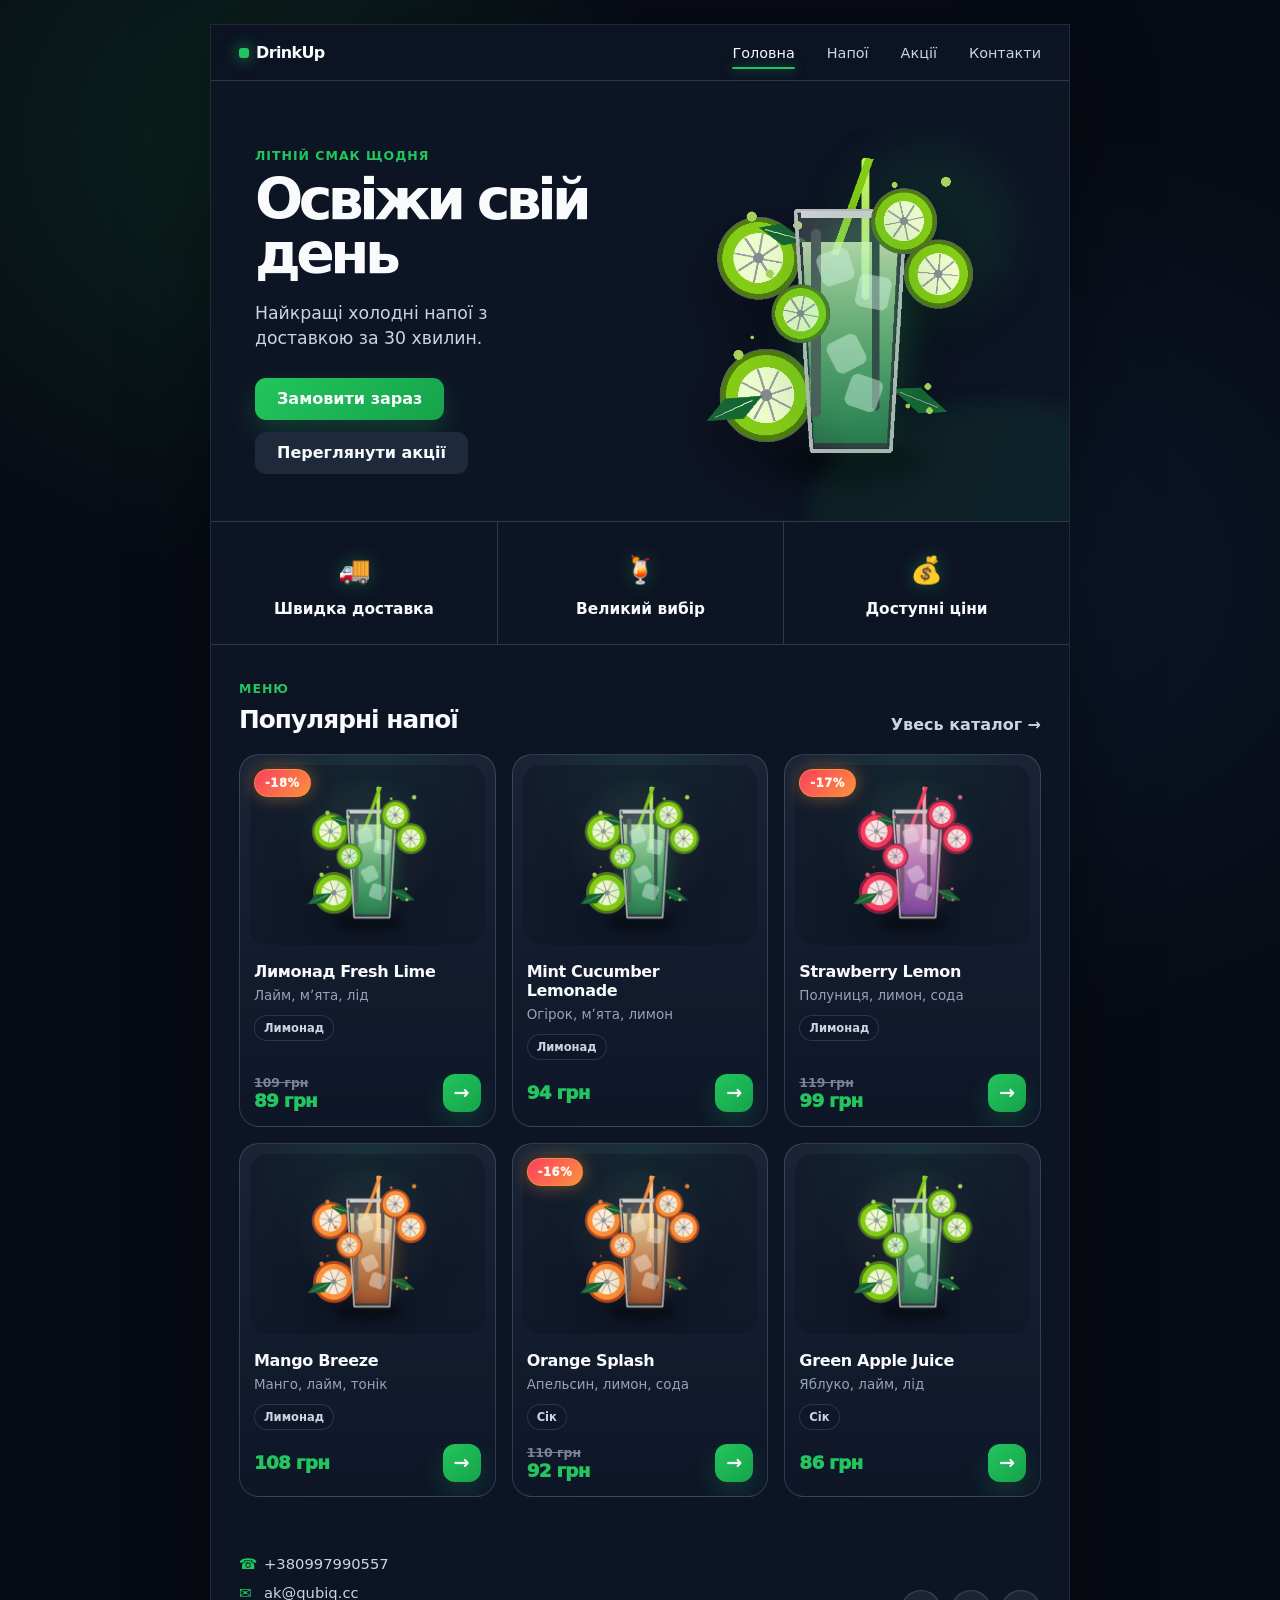
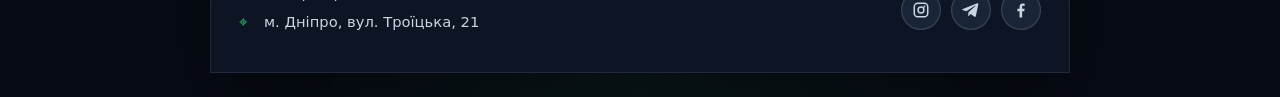
==== commit eb94b8f8: "[fix] Fix bugs catalog & add sotial links" ====
--- a/index.html
+++ b/index.html
@@ -1,92 +1,142 @@
-<!DOCTYPE html>
+<!doctype html>
 <html lang="uk">
-<head>
-  <meta charset="UTF-8" />
-  <meta name="viewport" content="width=device-width, initial-scale=1.0" />
-  <title>DrinkUp — холодні напої</title>
-  <link rel="stylesheet" href="style.css" />
-  <script src="script.js" defer></script>
-</head>
-<body data-page="home">
-  <div class="app-frame home-frame">
-    <header class="site-header">
-      <a class="logo" href="index.html" aria-label="DrinkUp">
-        <span class="logo-mark"></span>
-        <span>DrinkUp</span>
-      </a>
+  <head>
+    <meta charset="UTF-8" />
+    <meta name="viewport" content="width=device-width, initial-scale=1.0" />
+    <title>DrinkUp — холодні напої</title>
+    <link rel="stylesheet" href="style.css" />
+    <script src="script.js" defer></script>
+  </head>
+  <body data-page="home">
+    <div class="app-frame home-frame">
+      <header class="site-header">
+        <a class="logo" href="index.html" aria-label="DrinkUp">
+          <span class="logo-mark"></span>
+          <span>DrinkUp</span>
+        </a>
 
-      <nav class="site-nav" aria-label="Головна навігація">
-        <a href="index.html">Головна</a>
-        <a href="catalog.html">Напої</a>
-        <a href="catalog.html?filter=discounts">Акції</a>
-        <a href="#contacts">Контакти</a>
-      </nav>
+        <nav class="site-nav" aria-label="Головна навігація">
+          <a href="index.html">Головна</a>
+          <a href="catalog.html">Напої</a>
+          <a href="catalog.html?filter=discounts">Акції</a>
+          <a href="#contacts">Контакти</a>
+        </nav>
 
-      <button class="burger" type="button" aria-label="Відкрити меню" aria-expanded="false">
-        <span></span>
-        <span></span>
-        <span></span>
-      </button>
-    </header>
+        <button
+          class="burger"
+          type="button"
+          aria-label="Відкрити меню"
+          aria-expanded="false"
+        >
+          <span></span>
+          <span></span>
+          <span></span>
+        </button>
+      </header>
 
-    <main>
-      <section class="hero" id="home">
-        <div class="hero-copy">
-          <p class="eyebrow">Літній смак щодня</p>
-          <h1>Освіжи свій день</h1>
-          <p class="hero-text">Найкращі холодні напої з доставкою за 30 хвилин.</p>
-          <div class="hero-actions">
-            <a class="btn btn-primary" href="catalog.html">Замовити зараз</a>
-            <a class="btn btn-secondary" href="catalog.html?filter=discounts">Переглянути акції</a>
+      <main>
+        <section class="hero" id="home">
+          <div class="hero-copy">
+            <p class="eyebrow">Літній смак щодня</p>
+            <h1>Освіжи свій день</h1>
+            <p class="hero-text">
+              Найкращі холодні напої з доставкою за 30 хвилин.
+            </p>
+            <div class="hero-actions">
+              <a class="btn btn-primary" href="catalog.html">Замовити зараз</a>
+              <a class="btn btn-secondary" href="catalog.html?filter=discounts"
+                >Переглянути акції</a
+              >
+            </div>
           </div>
+
+          <div class="hero-visual" aria-label="Лимонад з лаймом і мʼятою">
+            <img
+              class="drink-png hero-drink"
+              src="assets/drink-lime.png"
+              alt="Лимонад з лаймом і мʼятою"
+            />
+          </div>
+        </section>
+
+        <section class="benefits" aria-label="Переваги сервісу DrinkUp">
+          <article class="benefit-card">
+            <span class="benefit-icon">🚚</span>
+            <h2>Швидка доставка</h2>
+          </article>
+          <article class="benefit-card">
+            <span class="benefit-icon">🍹</span>
+            <h2>Великий вибір</h2>
+          </article>
+          <article class="benefit-card">
+            <span class="benefit-icon">💰</span>
+            <h2>Доступні ціни</h2>
+          </article>
+        </section>
+
+        <section class="mini-catalog" aria-labelledby="popularTitle">
+          <div class="section-heading">
+            <div>
+              <span class="section-kicker">Меню</span>
+              <h2 id="popularTitle">Популярні напої</h2>
+            </div>
+            <a class="section-link" href="catalog.html">Увесь каталог →</a>
+          </div>
+
+          <div
+            class="catalog-grid compact"
+            id="popularGrid"
+            aria-live="polite"
+          ></div>
+        </section>
+      </main>
+
+      <footer class="footer" id="contacts">
+        <address>
+          <a href="tel:+380997990557">+380997990557</a>
+          <a href="mailto:ak@qubiq.cc">ak@qubiq.cc</a>
+          <span>м. Дніпро, вул. Троїцька, 21</span>
+        </address>
+
+        <div class="socials" aria-label="Соціальні мережі">
+          <a
+            href="https://www.instagram.com/alexkaplan110606?utm_source=qr&igsh=bWh4eTA4Yzk1aWly"
+            target="_blank"
+            rel="noopener noreferrer"
+            aria-label="Instagram"
+          >
+            <svg viewBox="0 0 24 24" aria-hidden="true" focusable="false">
+              <path
+                d="M7.75 2h8.5A5.76 5.76 0 0 1 22 7.75v8.5A5.76 5.76 0 0 1 16.25 22h-8.5A5.76 5.76 0 0 1 2 16.25v-8.5A5.76 5.76 0 0 1 7.75 2Zm0 2A3.76 3.76 0 0 0 4 7.75v8.5A3.76 3.76 0 0 0 7.75 20h8.5A3.76 3.76 0 0 0 20 16.25v-8.5A3.76 3.76 0 0 0 16.25 4h-8.5Zm8.88 2.15a1.22 1.22 0 1 1 0 2.44 1.22 1.22 0 0 1 0-2.44ZM12 7.1A4.9 4.9 0 1 1 12 16.9 4.9 4.9 0 0 1 12 7.1Zm0 2A2.9 2.9 0 1 0 12 14.9 2.9 2.9 0 0 0 12 9.1Z"
+              />
+            </svg>
+          </a>
+          <a
+            href="https://t.me/Tescatlipoca01"
+            target="_blank"
+            rel="noopener noreferrer"
+            aria-label="Telegram"
+          >
+            <svg viewBox="0 0 24 24" aria-hidden="true" focusable="false">
+              <path
+                d="M21.74 4.67 18.47 20.1c-.25 1.09-.89 1.36-1.8.85l-5-3.69-2.41 2.32c-.27.27-.49.49-1 .49l.35-5.08 9.25-8.35c.4-.35-.09-.55-.62-.2L5.8 13.64.87 12.1c-1.07-.33-1.09-1.07.22-1.58L20.34 3.1c.89-.33 1.67.21 1.4 1.57Z"
+              />
+            </svg>
+          </a>
+          <a
+            href="https://www.facebook.com/share/1E4fHsznqF/"
+            target="_blank"
+            rel="noopener noreferrer"
+            aria-label="Facebook"
+          >
+            <svg viewBox="0 0 24 24" aria-hidden="true" focusable="false">
+              <path
+                d="M13.5 22v-8.5h2.85l.43-3.31H13.5V8.08c0-.96.27-1.62 1.65-1.62h1.76V3.5c-.85-.09-1.71-.14-2.57-.14-2.54 0-4.28 1.55-4.28 4.4v2.43H7.2v3.31h2.86V22h3.44Z"
+              />
+            </svg>
+          </a>
         </div>
-
-        <div class="hero-visual" aria-label="Лимонад з лаймом і мʼятою">
-          <img class="drink-png hero-drink" src="assets/drink-lime.png" alt="Лимонад з лаймом і мʼятою" />
-        </div>
-      </section>
-
-      <section class="benefits" aria-label="Переваги сервісу DrinkUp">
-        <article class="benefit-card">
-          <span class="benefit-icon">🚚</span>
-          <h2>Швидка доставка</h2>
-        </article>
-        <article class="benefit-card">
-          <span class="benefit-icon">🍹</span>
-          <h2>Великий вибір</h2>
-        </article>
-        <article class="benefit-card">
-          <span class="benefit-icon">💰</span>
-          <h2>Доступні ціни</h2>
-        </article>
-      </section>
-
-      <section class="mini-catalog" aria-labelledby="popularTitle">
-        <div class="section-heading">
-          <div>
-            <span class="section-kicker">Меню</span>
-            <h2 id="popularTitle">Популярні напої</h2>
-          </div>
-          <a class="section-link" href="catalog.html">Увесь каталог →</a>
-        </div>
-
-        <div class="catalog-grid compact" id="popularGrid" aria-live="polite"></div>
-      </section>
-    </main>
-
-    <footer class="footer" id="contacts">
-      <address>
-        <a href="tel:+380997990557">+380997990557</a>
-        <a href="mailto:ak@qubiq.cc">ak@qubiq.cc</a>
-        <span>м. Дніпро, вул. Троїцька, 21</span>
-      </address>
-
-      <div class="socials" aria-label="Соціальні мережі">
-        <a href="#" aria-label="Facebook">f</a>
-        <a href="#" aria-label="Telegram">↗</a>
-        <a href="#" aria-label="Instagram">◎</a>
-      </div>
-    </footer>
-  </div>
-</body>
+      </footer>
+    </div>
+  </body>
 </html>
--- a/style.css
+++ b/style.css
@@ -1,9 +1,3 @@
-/* =========================================================
-   DrinkUp UI
-   HTML5 + CSS3 + Vanilla JS
-   Темна тема з неоново-зеленими акцентами
-   ========================================================= */
-
 :root {
   --bg: #0d1424;
   --bg-deep: #070b14;
@@ -513,27 +507,54 @@
 
 .socials {
   display: flex;
-  gap: 9px;
+  align-items: center;
+  gap: 10px;
 }
 
 .socials a {
-  width: 29px;
-  height: 29px;
-  display: grid;
-  place-items: center;
+  width: 40px;
+  height: 40px;
+  min-width: 40px;
+  min-height: 40px;
+  display: inline-flex;
+  align-items: center;
+  align-content: center;
+  justify-content: center;
+  padding: 0;
+  line-height: 1;
+  border: 1px solid rgba(148, 163, 184, 0.26);
   border-radius: 50%;
-  color: #fff;
-  font-size: 0.82rem;
-  font-weight: 900;
-  background: linear-gradient(135deg, #38bdf8, #2563eb);
-}
-
-.socials a:nth-child(2) {
-  background: linear-gradient(135deg, #60a5fa, #0284c7);
-}
-
-.socials a:nth-child(3) {
-  background: linear-gradient(135deg, #f97316, #db2777);
+  color: var(--muted);
+  background: rgba(30, 41, 59, 0.78);
+  box-shadow: inset 0 0 0 1px rgba(255, 255, 255, 0.03);
+  transition:
+    color 0.25s ease,
+    border-color 0.25s ease,
+    background-color 0.25s ease,
+    box-shadow 0.25s ease,
+    filter 0.25s ease,
+    transform 0.25s ease;
+}
+
+.socials a svg {
+  flex: 0 0 auto;
+  display: block;
+  width: 18px;
+  height: 18px;
+  margin: 0;
+  fill: currentColor;
+}
+
+.socials a:hover,
+.socials a:focus-visible {
+  color: var(--green);
+  border-color: rgba(34, 197, 94, 0.75);
+  background: rgba(34, 197, 94, 0.08);
+  box-shadow:
+    0 0 16px rgba(34, 197, 94, 0.42),
+    inset 0 0 0 1px rgba(34, 197, 94, 0.2);
+  filter: drop-shadow(0 0 8px rgba(34, 197, 94, 0.7));
+  transform: translateY(-2px);
 }
 
 /* =========================================================
@@ -633,7 +654,7 @@
 
 .product-card {
   position: relative;
-  min-height: 292px;
+  min-height: 100%;
   display: flex;
   flex-direction: column;
   overflow: hidden;
@@ -652,8 +673,14 @@
 }
 
 .product-card-image {
-  min-height: 142px;
+  position: relative;
+  flex: 0 0 auto;
+  height: 180px;
+  display: flex;
+  align-items: center;
+  justify-content: center;
   margin: 10px 10px 0;
+  overflow: hidden;
   border-radius: 18px;
   background:
     radial-gradient(circle at 50% 45%, rgba(255, 255, 255, 0.11), transparent 4.5rem),
@@ -661,13 +688,13 @@
 }
 
 .product-card-image img {
-  position: absolute;
-  left: 50%;
-  top: 50%;
-  width: 138px;
-  height: 138px;
+  position: static;
+  display: block;
+  width: min(82%, 180px);
+  max-width: 100%;
+  height: 170px;
   object-fit: contain;
-  transform: translate(-50%, -50%);
+  transform: none;
   filter: drop-shadow(0 16px 22px rgba(0, 0, 0, 0.4));
 }
 
@@ -677,6 +704,7 @@
   flex-direction: column;
   justify-content: space-between;
   gap: 14px;
+  margin-top: 4px;
   padding: 14px;
 }
 
@@ -1331,11 +1359,15 @@
   }
 
   .product-card {
-    min-height: 270px;
+    min-height: 100%;
   }
 
   .product-card-image {
-    min-height: 150px;
+    height: 168px;
+  }
+
+  .product-card-image img {
+    height: 158px;
   }
 
   .product-buy-row,
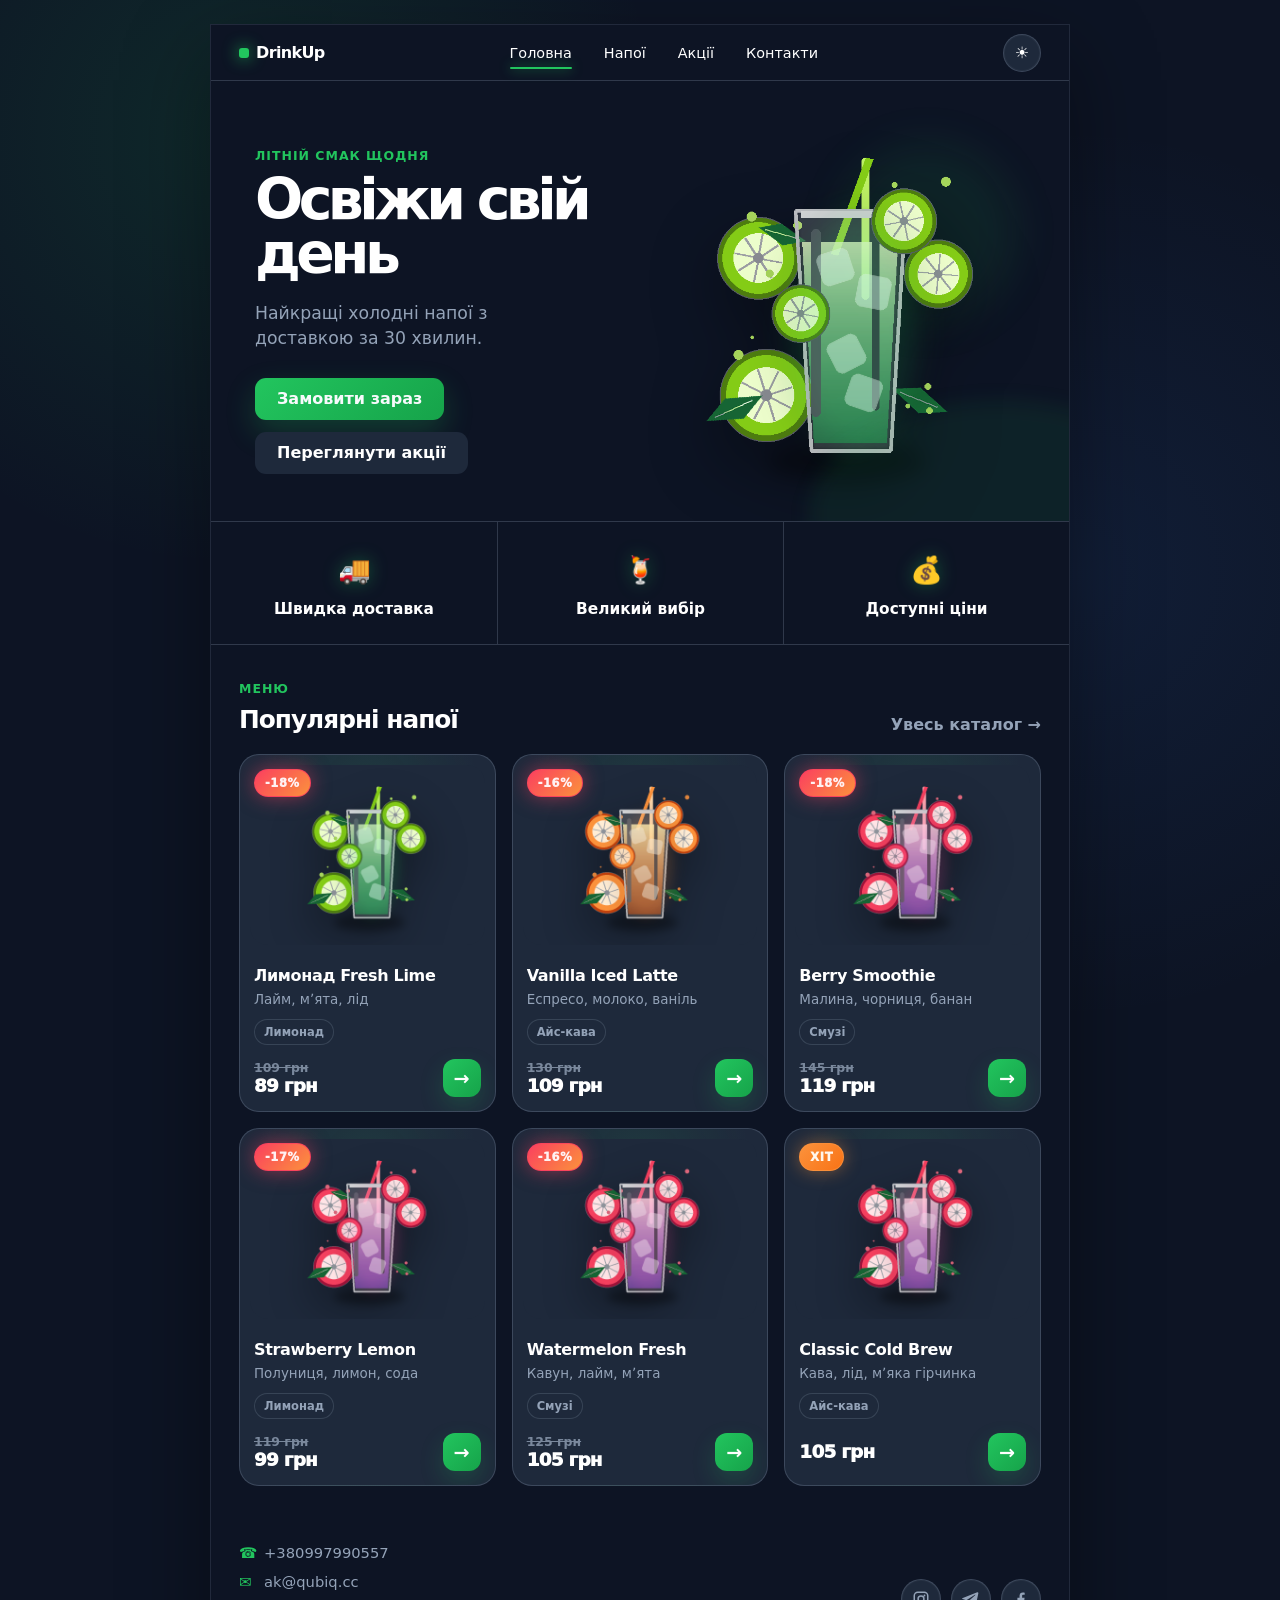
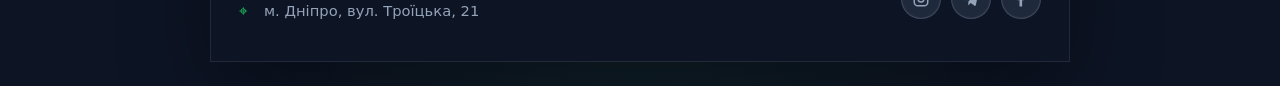
==== commit 9545b781: "add white theme, sort, find and fix bugs" ====
--- a/index.html
+++ b/index.html
@@ -21,6 +21,16 @@
           <a href="catalog.html?filter=discounts">Акції</a>
           <a href="#contacts">Контакти</a>
         </nav>
+
+        <button
+          class="theme-toggle"
+          type="button"
+          data-theme-toggle
+          aria-label="Перемкнути тему"
+          title="Перемкнути тему"
+        >
+          <span data-theme-icon aria-hidden="true">☀️</span>
+        </button>
 
         <button
           class="burger"
@@ -100,7 +110,7 @@
 
         <div class="socials" aria-label="Соціальні мережі">
           <a
-            href="https://www.instagram.com/alexkaplan110606?utm_source=qr&igsh=bWh4eTA4Yzk1aWly"
+            href="https://www.instagram.com/"
             target="_blank"
             rel="noopener noreferrer"
             aria-label="Instagram"
@@ -112,7 +122,7 @@
             </svg>
           </a>
           <a
-            href="https://t.me/Tescatlipoca01"
+            href="https://t.me/"
             target="_blank"
             rel="noopener noreferrer"
             aria-label="Telegram"
@@ -124,7 +134,7 @@
             </svg>
           </a>
           <a
-            href="https://www.facebook.com/share/1E4fHsznqF/"
+            href="https://www.facebook.com/"
             target="_blank"
             rel="noopener noreferrer"
             aria-label="Facebook"
--- a/style.css
+++ b/style.css
@@ -1,25 +1,75 @@
 :root {
-  --bg: #0d1424;
-  --bg-deep: #070b14;
-  --panel: #0f172a;
-  --panel-2: #101a2e;
-  --panel-soft: #1e293b;
-  --panel-muted: #263241;
+  --bg-main: #0d1424;
+  --bg-card: #1e293b;
+  --bg-header: #0d1424;
+  --text-primary: #ffffff;
+  --text-secondary: #94a3b8;
+  --text-muted: #64748b;
+  --accent-green: #22c55e;
+  --btn-secondary: #1e293b;
+
+  --green-dark: #16a34a;
+  --orange: #fb923c;
+  --cyan: #38bdf8;
+  --red: #fb3f5f;
+  --danger: #fb7185;
   --line: rgba(148, 163, 184, 0.26);
   --line-strong: rgba(203, 213, 225, 0.38);
-  --text: #f8fafc;
-  --muted: #cbd5e1;
-  --muted-2: #94a3b8;
-  --green: #22c55e;
-  --green-dark: #16a34a;
   --green-soft: rgba(34, 197, 94, 0.18);
-  --orange: #fb923c;
-  --red: #fb3f5f;
-  --danger: #fb7185;
   --shadow: 0 28px 80px rgba(0, 0, 0, 0.38);
   --radius-sm: 10px;
   --radius-md: 14px;
   --radius-lg: 22px;
+
+  --bg-color: var(--bg-main);
+  --page-bg: var(--bg-main);
+  --card-bg: var(--bg-card);
+  --text-color: var(--text-primary);
+  --muted-color: var(--text-secondary);
+  --input-bg: var(--btn-secondary);
+  --header-bg: var(--bg-header);
+  --bg: var(--bg-main);
+  --bg-deep: var(--bg-main);
+  --panel: var(--bg-card);
+  --panel-2: var(--bg-card);
+  --panel-soft: var(--btn-secondary);
+  --panel-muted: var(--text-muted);
+  --text: var(--text-primary);
+  --muted: var(--text-secondary);
+  --muted-2: var(--text-muted);
+  --green: var(--accent-green);
+}
+
+body.light-theme {
+  --bg-main: #f8fafc; /* Світлий мʼякий фон сайту */
+  --bg-card: #ffffff; /* Чисто білі картки */
+  --bg-header: #ffffff; /* Білий хедер */
+  --text-primary: #0f172a; /* Контрастний темний текст */
+  --text-secondary: #475569; /* Темно-сірий текст описів */
+  --text-muted: #94a3b8; /* Сіра зачеркнута ціна */
+  --btn-secondary: #e2e8f0; /* Світлі плашки для кнопок/тегів */
+
+  --line: rgba(15, 23, 42, 0.13);
+  --line-strong: rgba(15, 23, 42, 0.22);
+  --green-soft: rgba(34, 197, 94, 0.14);
+  --shadow: 0 24px 70px rgba(15, 23, 42, 0.14);
+
+  --bg-color: var(--bg-main);
+  --page-bg: var(--bg-main);
+  --card-bg: var(--bg-card);
+  --text-color: var(--text-primary);
+  --muted-color: var(--text-secondary);
+  --input-bg: var(--btn-secondary);
+  --header-bg: var(--bg-header);
+  --bg: var(--bg-main);
+  --bg-deep: var(--bg-main);
+  --panel: var(--bg-card);
+  --panel-2: var(--bg-card);
+  --panel-soft: var(--btn-secondary);
+  --panel-muted: var(--text-muted);
+  --text: var(--text-primary);
+  --muted: var(--text-secondary);
+  --muted-2: var(--text-muted);
 }
 
 * {
@@ -33,12 +83,31 @@
 body {
   margin: 0;
   min-height: 100vh;
-  color: var(--text);
-  font-family: Inter, ui-sans-serif, system-ui, -apple-system, BlinkMacSystemFont, "Segoe UI", sans-serif;
+  color: var(--text-primary);
+  font-family:
+    Inter,
+    ui-sans-serif,
+    system-ui,
+    -apple-system,
+    BlinkMacSystemFont,
+    "Segoe UI",
+    sans-serif;
   background:
-    radial-gradient(circle at 18% 8%, rgba(34, 197, 94, 0.12), transparent 27rem),
-    radial-gradient(circle at 84% 34%, rgba(59, 130, 246, 0.09), transparent 28rem),
-    radial-gradient(circle at 50% 100%, rgba(34, 197, 94, 0.06), transparent 24rem),
+    radial-gradient(
+      circle at 18% 8%,
+      rgba(34, 197, 94, 0.12),
+      transparent 27rem
+    ),
+    radial-gradient(
+      circle at 84% 34%,
+      rgba(59, 130, 246, 0.09),
+      transparent 28rem
+    ),
+    radial-gradient(
+      circle at 50% 100%,
+      rgba(34, 197, 94, 0.06),
+      transparent 24rem
+    ),
     var(--bg-deep);
 }
 
@@ -72,7 +141,7 @@
   min-height: 100vh;
   margin: 0 auto;
   overflow: hidden;
-  background: var(--bg);
+  background: var(--bg-main);
   box-shadow: var(--shadow);
 }
 
@@ -97,7 +166,7 @@
   display: flex;
   align-items: center;
   border-bottom: 1px solid var(--line);
-  background: rgba(13, 20, 36, 0.94);
+  background: var(--bg-header);
   backdrop-filter: blur(14px);
 }
 
@@ -129,7 +198,7 @@
   display: flex;
   align-items: center;
   gap: 32px;
-  color: var(--muted);
+  color: var(--text-secondary);
   font-size: 0.9rem;
 }
 
@@ -155,7 +224,7 @@
 
 .site-nav a:hover,
 .site-nav a.is-active {
-  color: var(--text);
+  color: var(--text-primary);
 }
 
 .site-nav a:hover::after,
@@ -173,7 +242,7 @@
   gap: 5px;
   padding: 0;
   border: 0;
-  color: var(--text);
+  color: var(--text-primary);
   background: transparent;
 }
 
@@ -210,22 +279,24 @@
   place-items: center;
   transform: translateY(-50%);
   border-radius: var(--radius-sm);
-  color: var(--text);
+  color: var(--text-primary);
   font-size: 2.1rem;
   line-height: 1;
-  transition: color 0.2s ease, background 0.2s ease;
+  transition:
+    color 0.2s ease,
+    background 0.2s ease;
 }
 
 .icon-back:hover {
   color: var(--green);
-  background: var(--panel-soft);
+  background: var(--btn-secondary);
 }
 
 .back-inline {
   display: inline-flex;
   align-items: center;
   margin-bottom: 18px;
-  color: var(--muted);
+  color: var(--text-secondary);
   font-weight: 800;
   transition: color 0.2s ease;
 }
@@ -249,7 +320,10 @@
   border-radius: 11px;
   font-weight: 900;
   line-height: 1;
-  transition: transform 0.2s ease, box-shadow 0.2s ease, background 0.2s ease;
+  transition:
+    transform 0.2s ease,
+    box-shadow 0.2s ease,
+    background 0.2s ease;
 }
 
 .btn:hover {
@@ -267,12 +341,12 @@
 }
 
 .btn-secondary {
-  color: var(--text);
-  background: var(--panel-soft);
+  color: var(--text-primary);
+  background: var(--btn-secondary);
 }
 
 .btn-secondary:hover {
-  background: #2b384a;
+  background: var(--bg-card);
 }
 
 .arrow-left {
@@ -350,7 +424,7 @@
 
 .hero-text,
 .catalog-hero-text {
-  color: var(--muted);
+  color: var(--text-secondary);
   line-height: 1.42;
 }
 
@@ -453,7 +527,7 @@
 }
 
 .section-link {
-  color: var(--muted);
+  color: var(--text-secondary);
   font-weight: 900;
   transition: color 0.2s ease;
 }
@@ -473,7 +547,7 @@
 .footer address {
   display: grid;
   gap: 12px;
-  color: var(--muted);
+  color: var(--text-secondary);
   font-style: normal;
   font-size: 0.92rem;
 }
@@ -524,8 +598,8 @@
   line-height: 1;
   border: 1px solid rgba(148, 163, 184, 0.26);
   border-radius: 50%;
-  color: var(--muted);
-  background: rgba(30, 41, 59, 0.78);
+  color: var(--text-secondary);
+  background: var(--btn-secondary);
   box-shadow: inset 0 0 0 1px rgba(255, 255, 255, 0.03);
   transition:
     color 0.25s ease,
@@ -573,8 +647,12 @@
   padding: 44px 32px 30px;
   border-bottom: 1px solid var(--line);
   background:
-    radial-gradient(circle at 86% 16%, rgba(34, 197, 94, 0.12), transparent 18rem),
-    linear-gradient(180deg, rgba(15, 23, 42, 0.22), rgba(13, 20, 36, 0));
+    radial-gradient(
+      circle at 86% 16%,
+      rgba(34, 197, 94, 0.12),
+      transparent 18rem
+    ),
+    var(--bg-main);
 }
 
 .catalog-hero h1 {
@@ -594,7 +672,7 @@
   padding: 18px;
   border: 1px solid rgba(34, 197, 94, 0.32);
   border-radius: var(--radius-lg);
-  background: linear-gradient(180deg, rgba(34, 197, 94, 0.13), rgba(30, 41, 59, 0.38));
+  background: linear-gradient(180deg, rgba(34, 197, 94, 0.13), var(--bg-card));
   box-shadow: 0 0 34px rgba(34, 197, 94, 0.08);
 }
 
@@ -607,7 +685,7 @@
 }
 
 .catalog-counter small {
-  color: var(--muted);
+  color: var(--text-secondary);
   font-weight: 800;
 }
 
@@ -624,15 +702,19 @@
   padding: 0 16px;
   border: 1px solid rgba(148, 163, 184, 0.22);
   border-radius: 999px;
-  color: var(--muted);
-  background: var(--panel-soft);
+  color: var(--text-secondary);
+  background: var(--btn-secondary);
   white-space: nowrap;
-  transition: color 0.2s ease, border-color 0.2s ease, background 0.2s ease, box-shadow 0.2s ease;
+  transition:
+    color 0.2s ease,
+    border-color 0.2s ease,
+    background 0.2s ease,
+    box-shadow 0.2s ease;
 }
 
 .filter-chip:hover,
 .filter-chip.is-active {
-  color: var(--text);
+  color: var(--text-primary);
   border-color: rgba(34, 197, 94, 0.62);
   background: rgba(34, 197, 94, 0.15);
   box-shadow: 0 0 0 4px rgba(34, 197, 94, 0.06);
@@ -661,15 +743,24 @@
   border: 1px solid var(--line);
   border-radius: 20px;
   background:
-    radial-gradient(circle at 50% 10%, rgba(34, 197, 94, 0.1), transparent 7rem),
-    linear-gradient(180deg, rgba(30, 41, 59, 0.78), rgba(15, 23, 42, 0.7));
-  transition: transform 0.2s ease, border-color 0.2s ease, box-shadow 0.2s ease;
+    radial-gradient(
+      circle at 50% 10%,
+      rgba(34, 197, 94, 0.1),
+      transparent 7rem
+    ),
+    var(--bg-card);
+  transition:
+    transform 0.2s ease,
+    border-color 0.2s ease,
+    box-shadow 0.2s ease;
 }
 
 .product-card:hover {
   transform: translateY(-3px);
   border-color: rgba(34, 197, 94, 0.42);
-  box-shadow: 0 18px 40px rgba(0, 0, 0, 0.2), 0 0 24px rgba(34, 197, 94, 0.08);
+  box-shadow:
+    0 18px 40px rgba(0, 0, 0, 0.2),
+    0 0 24px rgba(34, 197, 94, 0.08);
 }
 
 .product-card-image {
@@ -683,8 +774,12 @@
   overflow: hidden;
   border-radius: 18px;
   background:
-    radial-gradient(circle at 50% 45%, rgba(255, 255, 255, 0.11), transparent 4.5rem),
-    rgba(13, 20, 36, 0.42);
+    radial-gradient(
+      circle at 50% 45%,
+      rgba(34, 197, 94, 0.08),
+      transparent 4.5rem
+    ),
+    var(--btn-secondary);
 }
 
 .product-card-image img {
@@ -717,7 +812,7 @@
 
 .product-card p {
   margin: 0;
-  color: var(--muted-2);
+  color: var(--text-muted);
   font-size: 0.84rem;
   line-height: 1.35;
 }
@@ -740,10 +835,10 @@
   padding: 5px 9px;
   border: 1px solid rgba(148, 163, 184, 0.22);
   border-radius: 999px;
-  color: var(--muted);
+  color: var(--text-secondary);
   font-size: 0.72rem;
   font-weight: 800;
-  background: rgba(15, 23, 42, 0.58);
+  background: var(--btn-secondary);
 }
 
 .product-card-footer {
@@ -768,7 +863,7 @@
 }
 
 .old-price {
-  color: var(--muted-2);
+  color: var(--text-secondary);
   font-size: 0.78rem;
   font-weight: 800;
   text-decoration: line-through;
@@ -782,7 +877,7 @@
   place-items: center;
   flex: 0 0 auto;
   border-radius: 12px;
-  color: var(--text);
+  color: var(--text-primary);
   font-size: 1.2rem;
   font-weight: 900;
   background: linear-gradient(135deg, var(--green), var(--green-dark));
@@ -814,8 +909,8 @@
   padding: 18px;
   border: 1px solid var(--line);
   border-radius: var(--radius-md);
-  color: var(--muted);
-  background: rgba(15, 23, 42, 0.55);
+  color: var(--text-secondary);
+  background: var(--bg-card);
 }
 
 /* =========================================================
@@ -878,7 +973,7 @@
   gap: 8px;
   margin: 0;
   padding: 0;
-  color: var(--muted);
+  color: var(--text-secondary);
   list-style: none;
 }
 
@@ -911,7 +1006,7 @@
   display: grid;
   gap: 9px;
   margin: 0;
-  color: var(--muted);
+  color: var(--text-secondary);
 }
 
 .details-list div {
@@ -925,11 +1020,11 @@
 }
 
 .details-list dt {
-  color: var(--muted-2);
+  color: var(--text-muted);
 }
 
 .details-list dd {
-  color: var(--text);
+  color: var(--text-primary);
   font-weight: 900;
 }
 
@@ -948,7 +1043,7 @@
 }
 
 .product-old-price {
-  color: var(--muted-2);
+  color: var(--text-secondary);
   font-size: 1rem;
   font-weight: 800;
   text-decoration: line-through;
@@ -956,7 +1051,7 @@
 
 .price {
   margin: 0;
-  color: var(--text);
+  color: var(--text-primary);
   font-size: clamp(2.05rem, 7vw, 3rem);
   font-weight: 950;
   line-height: 1;
@@ -977,8 +1072,8 @@
   gap: 10px;
   padding: 0 8px;
   border-radius: 999px;
-  color: var(--text);
-  background: var(--panel-soft);
+  color: var(--text-primary);
+  background: var(--btn-secondary);
   font-weight: 950;
 }
 
@@ -996,7 +1091,7 @@
   padding: 0;
   border: 0;
   border-radius: 50%;
-  color: var(--text);
+  color: var(--text-primary);
   background: transparent;
 }
 
@@ -1028,21 +1123,21 @@
   padding: 18px;
   border: 1px solid var(--line);
   border-radius: 18px;
-  background: rgba(15, 23, 42, 0.56);
+  background: var(--bg-card);
 }
 
 .muted {
-  color: var(--muted-2);
+  color: var(--text-muted);
 }
 
 .total-row {
   padding-top: 14px;
   border-top: 1px solid var(--line);
-  color: var(--muted);
+  color: var(--text-secondary);
 }
 
 .total-row strong {
-  color: var(--text);
+  color: var(--text-primary);
   font-size: 1.45rem;
 }
 
@@ -1054,7 +1149,7 @@
 .field {
   display: grid;
   gap: 7px;
-  color: var(--muted);
+  color: var(--text-secondary);
   font-size: 0.92rem;
 }
 
@@ -1065,9 +1160,11 @@
   border: 1px solid rgba(203, 213, 225, 0.25);
   border-radius: 11px;
   outline: 0;
-  color: var(--text);
-  background: var(--panel-soft);
-  transition: border-color 0.2s ease, box-shadow 0.2s ease;
+  color: var(--text-primary);
+  background: var(--btn-secondary);
+  transition:
+    border-color 0.2s ease,
+    box-shadow 0.2s ease;
 }
 
 .field input:focus {
@@ -1092,12 +1189,12 @@
   margin: 12px 0 20px;
   padding: 0;
   border: 0;
-  color: var(--muted);
+  color: var(--text-secondary);
 }
 
 .payment-fieldset legend {
   margin-bottom: 8px;
-  color: var(--text);
+  color: var(--text-primary);
   font-weight: 800;
 }
 
@@ -1157,8 +1254,10 @@
   border: 1px solid rgba(34, 197, 94, 0.35);
   border-radius: 24px;
   text-align: center;
-  background: linear-gradient(180deg, #101a2e, #0d1424);
-  box-shadow: var(--shadow), 0 0 40px rgba(34, 197, 94, 0.14);
+  background: linear-gradient(180deg, var(--bg-card), var(--bg-main));
+  box-shadow:
+    var(--shadow),
+    0 0 40px rgba(34, 197, 94, 0.14);
 }
 
 .modal-icon {
@@ -1167,7 +1266,7 @@
   display: grid;
   place-items: center;
   border-radius: 50%;
-  color: var(--text);
+  color: var(--text-primary);
   font-size: 2rem;
   font-weight: 950;
   background: linear-gradient(135deg, var(--green), var(--green-dark));
@@ -1181,7 +1280,7 @@
 
 .modal-card p {
   margin: 0 0 8px;
-  color: var(--muted);
+  color: var(--text-secondary);
   line-height: 1.45;
 }
 
@@ -1229,7 +1328,7 @@
     padding: 10px;
     border: 1px solid var(--line);
     border-radius: 16px;
-    background: #101a2e;
+    background: var(--bg-card);
     box-shadow: var(--shadow);
   }
 
@@ -1249,7 +1348,7 @@
   .site-nav a:hover,
   .site-nav a.is-active {
     color: var(--green);
-    background: var(--panel-soft);
+    background: var(--btn-secondary);
   }
 
   .hero {
@@ -1395,3 +1494,420 @@
     padding-right: 20px;
   }
 }
+
+/* =========================================================
+   Search / Sort / Theme update
+   ========================================================= */
+
+.site-header,
+.top-panel {
+  background: var(--header-bg);
+  transition:
+    background-color 0.2s ease,
+    border-color 0.2s ease;
+}
+
+.theme-toggle {
+  width: 38px;
+  height: 38px;
+  display: inline-flex;
+  align-items: center;
+  justify-content: center;
+  flex: 0 0 auto;
+  padding: 0;
+  border: 1px solid rgba(148, 163, 184, 0.26);
+  border-radius: 50%;
+  color: var(--text-primary);
+  background: var(--btn-secondary);
+  box-shadow: inset 0 0 0 1px rgba(255, 255, 255, 0.03);
+  transition:
+    transform 0.2s ease,
+    color 0.2s ease,
+    background-color 0.2s ease,
+    border-color 0.2s ease,
+    box-shadow 0.2s ease,
+    filter 0.2s ease;
+}
+
+.theme-toggle:hover,
+.theme-toggle:focus-visible {
+  color: var(--green);
+  border-color: rgba(34, 197, 94, 0.72);
+  background: rgba(34, 197, 94, 0.1);
+  box-shadow: 0 0 18px rgba(34, 197, 94, 0.26);
+  filter: drop-shadow(0 0 8px rgba(34, 197, 94, 0.44));
+  transform: translateY(-2px);
+}
+
+.theme-toggle span {
+  display: block;
+  line-height: 1;
+}
+
+.top-theme-toggle {
+  position: absolute;
+  right: 22px;
+  top: 50%;
+  transform: translateY(-50%);
+}
+
+.top-theme-toggle:hover,
+.top-theme-toggle:focus-visible {
+  transform: translateY(calc(-50% - 2px));
+}
+
+.catalog-toolbar {
+  display: grid;
+  grid-template-columns: minmax(220px, 1fr) minmax(220px, 290px);
+  gap: 14px;
+  padding: 18px 32px 0;
+}
+
+.catalog-control {
+  display: grid;
+  gap: 8px;
+  color: var(--text-secondary);
+  font-size: 0.88rem;
+  font-weight: 800;
+}
+
+.catalog-control input,
+.catalog-control select {
+  width: 100%;
+  min-height: 46px;
+  padding: 0 15px;
+  border: 1px solid rgba(148, 163, 184, 0.26);
+  border-radius: 14px;
+  outline: 0;
+  color: var(--text-primary);
+  background: var(--btn-secondary);
+  box-shadow: inset 0 0 0 1px rgba(255, 255, 255, 0.025);
+  transition:
+    border-color 0.2s ease,
+    box-shadow 0.2s ease,
+    background-color 0.2s ease,
+    transform 0.2s ease;
+}
+
+.catalog-control select {
+  cursor: pointer;
+}
+
+.catalog-control input::placeholder {
+  color: var(--text-muted);
+}
+
+.catalog-control input:hover,
+.catalog-control select:hover,
+.catalog-control input:focus,
+.catalog-control select:focus {
+  border-color: rgba(34, 197, 94, 0.72);
+  box-shadow:
+    0 0 0 4px var(--green-soft),
+    0 0 22px rgba(34, 197, 94, 0.08);
+}
+
+.product-card {
+  display: flex;
+  flex-direction: column;
+  transition:
+    transform 0.3s ease,
+    box-shadow 0.3s ease,
+    border-color 0.3s ease,
+    background-color 0.2s ease;
+}
+
+.product-card:hover {
+  transform: translateY(-6px);
+  border-color: rgba(34, 197, 94, 0.52);
+  box-shadow:
+    0 10px 20px rgba(34, 197, 94, 0.2),
+    0 18px 42px rgba(0, 0, 0, 0.22);
+}
+
+.product-card-image {
+  width: calc(100% - 20px);
+  height: 180px;
+  margin: 10px 10px 0;
+}
+
+.product-card-image img {
+  max-width: 100%;
+  height: 170px;
+  object-fit: contain;
+}
+
+.product-card-body {
+  margin-top: 8px;
+}
+
+.product-badge {
+  position: absolute;
+  top: 14px;
+  left: 14px;
+  z-index: 4;
+  min-height: 28px;
+  display: inline-flex;
+  align-items: center;
+  justify-content: center;
+  padding: 0 10px;
+  border-radius: 999px;
+  color: #ffffff;
+  font-size: 0.72rem;
+  font-weight: 950;
+  letter-spacing: 0.05em;
+  text-transform: uppercase;
+}
+
+.badge-hit {
+  border: 1px solid rgba(251, 146, 60, 0.82);
+  color: #fff7ed;
+  background: linear-gradient(135deg, #fb923c, #f97316);
+  box-shadow: 0 0 18px rgba(251, 146, 60, 0.44);
+}
+
+.badge-new {
+  border: 1px solid rgba(56, 189, 248, 0.82);
+  color: #f0f9ff;
+  background: linear-gradient(135deg, #38bdf8, #0284c7);
+  box-shadow: 0 0 18px rgba(56, 189, 248, 0.42);
+}
+
+.badge-no-sugar {
+  border: 1px solid rgba(34, 197, 94, 0.72);
+  color: #ecfdf5;
+  background: linear-gradient(
+    135deg,
+    rgba(34, 197, 94, 0.95),
+    rgba(22, 163, 74, 0.86)
+  );
+  box-shadow: 0 0 16px rgba(34, 197, 94, 0.28);
+}
+
+.badge-discount {
+  border: 1px solid rgba(251, 63, 95, 0.85);
+  color: #fff1f2;
+  background: linear-gradient(135deg, #fb3f5f, #fb923c);
+  box-shadow: 0 0 20px rgba(251, 63, 95, 0.5);
+}
+
+.product-discount-badge {
+  left: 24px;
+  top: 24px;
+}
+
+.btn,
+button,
+input,
+select,
+.card-action,
+.filter-chip,
+.socials a,
+.icon-back,
+.section-link,
+.back-inline {
+  transition-duration: 0.2s;
+}
+
+body.light-theme .app-frame {
+  border-color: rgba(15, 23, 42, 0.08);
+}
+
+body.light-theme .site-nav {
+  color: var(--text-secondary);
+}
+
+body.light-theme .site-nav a:hover,
+body.light-theme .site-nav a.is-active {
+  color: var(--green-dark);
+}
+
+body.light-theme .product-card-image,
+body.light-theme .empty-message,
+body.light-theme .order-summary {
+  background: var(--btn-secondary);
+}
+
+body.light-theme .category-pill {
+  color: var(--text-secondary);
+  background: var(--btn-secondary);
+}
+
+body.light-theme .btn-secondary,
+body.light-theme .quantity,
+body.light-theme .field input,
+body.light-theme .catalog-control input,
+body.light-theme .catalog-control select,
+body.light-theme .theme-toggle,
+body.light-theme .socials a {
+  background: var(--btn-secondary);
+}
+
+body.light-theme .btn-secondary:hover,
+body.light-theme .quantity-btn:hover {
+  background: var(--bg-card);
+}
+
+body.light-theme .modal-card {
+  background: linear-gradient(180deg, var(--bg-card), var(--bg-main));
+}
+
+@media (max-width: 760px) {
+  .site-header {
+    gap: 10px;
+  }
+
+  .theme-toggle {
+    width: 36px;
+    height: 36px;
+  }
+
+  .site-nav {
+    background: var(--bg-card);
+  }
+
+  .catalog-toolbar {
+    grid-template-columns: 1fr;
+    padding-left: 22px;
+    padding-right: 22px;
+  }
+}
+
+@media (max-width: 420px) {
+  .top-panel {
+    padding-left: 54px;
+    padding-right: 66px;
+  }
+
+  .top-theme-toggle {
+    right: 16px;
+  }
+}
+
+button,
+input,
+select {
+  font: inherit;
+}
+
+/* =========================================================
+   Theme readability fixes
+   ========================================================= */
+
+body,
+.app-frame,
+.product-frame,
+.checkout-frame,
+.catalog-frame {
+  background-color: var(--bg-main);
+  color: var(--text-primary);
+  transition:
+    background-color 0.2s ease,
+    color 0.2s ease;
+}
+
+.site-header,
+.top-panel {
+  background: var(--bg-header);
+  color: var(--text-primary);
+}
+
+.logo,
+.site-nav a,
+.top-panel strong,
+.hero h1,
+.catalog-hero h1,
+.section-heading h2,
+.product-card h3,
+.product-card .catalog-price,
+.price,
+.payment-fieldset legend,
+.total-row strong,
+#summaryName,
+#summaryPrice,
+#summaryTotal {
+  color: var(--text-primary);
+}
+
+.hero-text,
+.catalog-hero-text,
+.product-card p,
+.footer address,
+.catalog-control,
+.feature-list,
+.details-list,
+.field,
+.payment-fieldset,
+.summary-row,
+.total-row,
+.muted,
+.modal-card p {
+  color: var(--text-secondary);
+}
+
+.old-price,
+.product-old-price,
+.details-list dt,
+.catalog-control input::placeholder {
+  color: var(--text-secondary);
+}
+
+.details-list dd,
+.feature-list li,
+.product-buy-row,
+.quantity,
+.quantity-btn {
+  color: var(--text-primary);
+}
+
+.product-card {
+  background:
+    radial-gradient(
+      circle at 50% 10%,
+      rgba(34, 197, 94, 0.1),
+      transparent 7rem
+    ),
+    var(--bg-card);
+  color: var(--text-primary);
+}
+
+.order-summary,
+.modal-card {
+  background: var(--bg-card);
+  color: var(--text-primary);
+}
+
+.product-card-image,
+.category-pill,
+.filter-chip,
+.btn-secondary,
+.quantity,
+.field input,
+.catalog-control input,
+.catalog-control select,
+.theme-toggle,
+.socials a {
+  background: var(--btn-secondary);
+  color: var(--text-primary);
+}
+
+.category-pill,
+.filter-chip:not(.is-active),
+.socials a,
+.back-inline,
+.section-link {
+  color: var(--text-secondary);
+}
+
+.field input,
+.catalog-control input,
+.catalog-control select {
+  border-color: var(--line);
+}
+
+.footer,
+.catalog-hero,
+.benefits,
+.product-content {
+  color: var(--text-primary);
+}
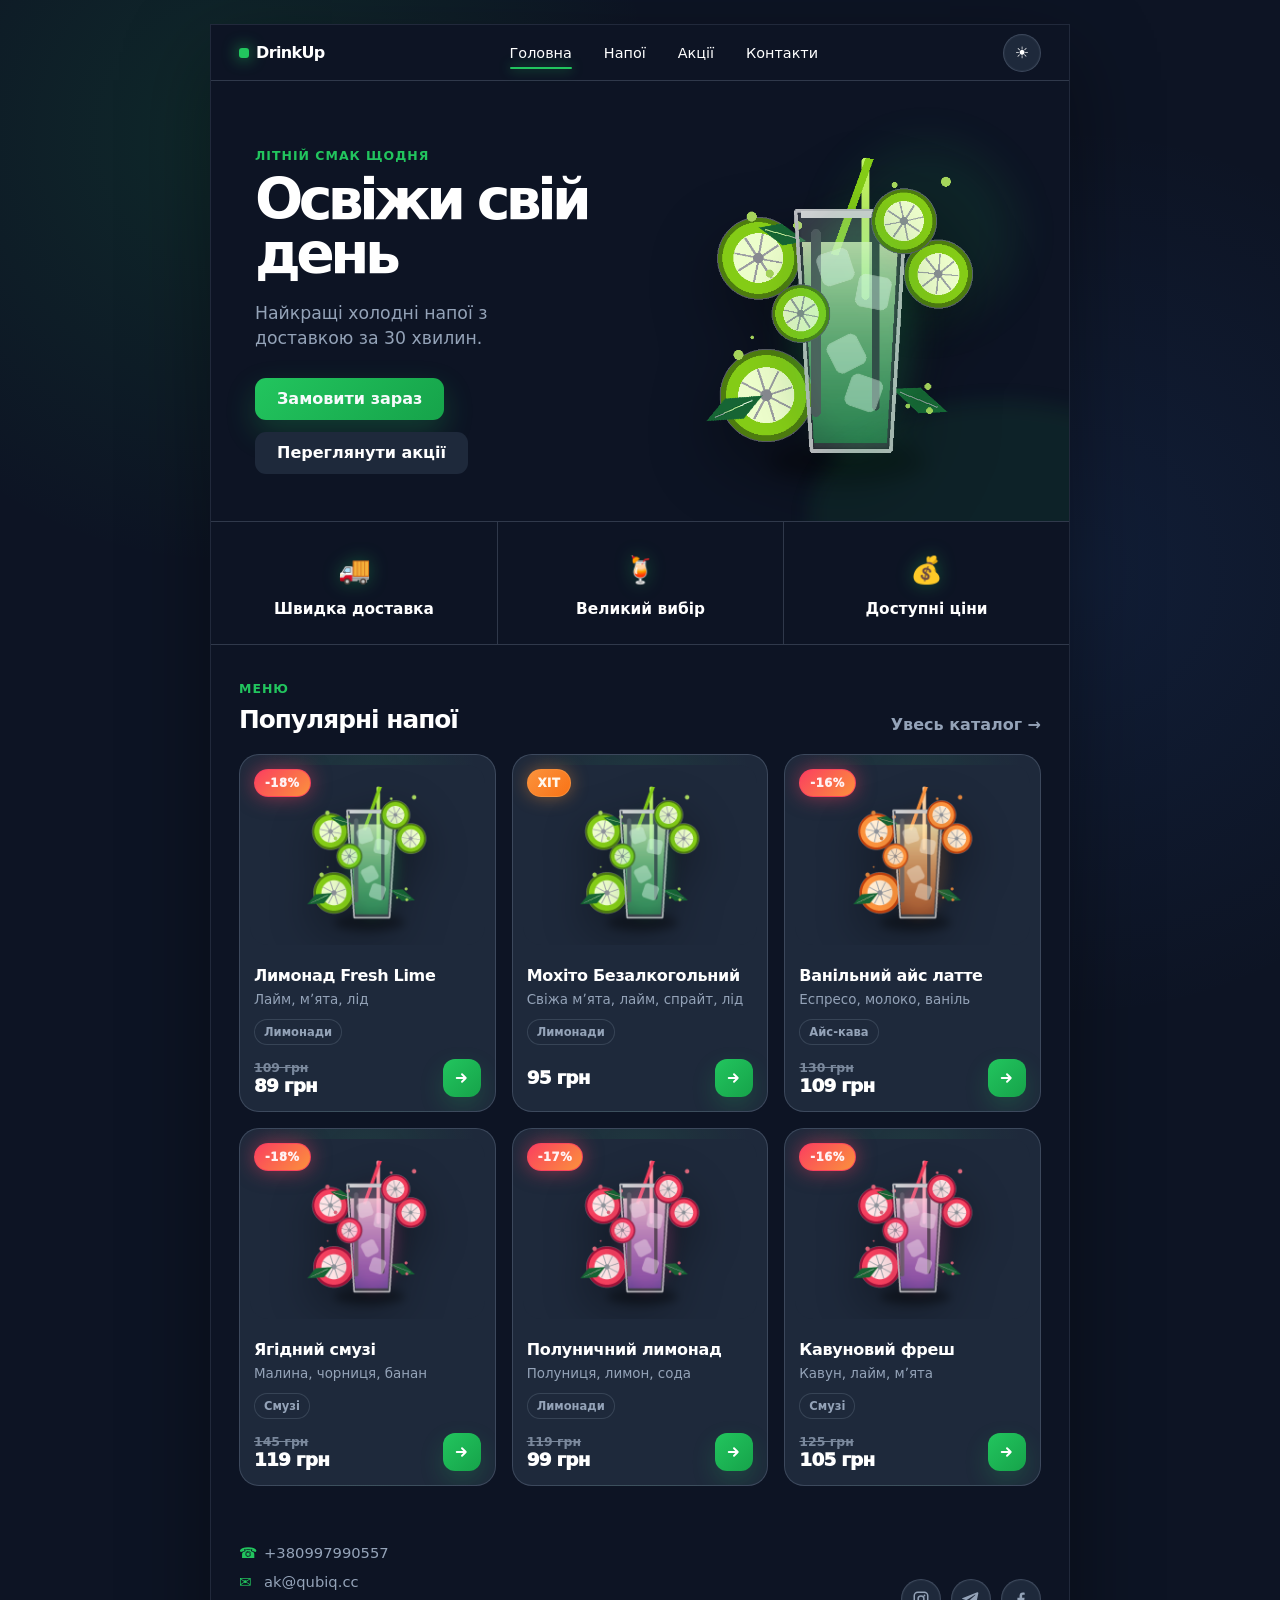
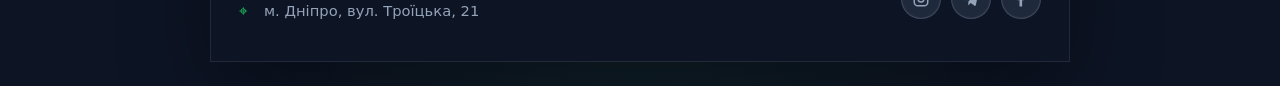
==== commit efde067b: "add favicon and fix bugs" ====
--- a/index.html
+++ b/index.html
@@ -4,6 +4,7 @@
     <meta charset="UTF-8" />
     <meta name="viewport" content="width=device-width, initial-scale=1.0" />
     <title>DrinkUp — холодні напої</title>
+    <link rel="icon" type="image/svg+xml" href="assets/favicon.svg" />
     <link rel="stylesheet" href="style.css" />
     <script src="script.js" defer></script>
   </head>
@@ -17,7 +18,7 @@
 
         <nav class="site-nav" aria-label="Головна навігація">
           <a href="index.html">Головна</a>
-          <a href="catalog.html">Напої</a>
+          <a href="catalog.html?filter=all">Напої</a>
           <a href="catalog.html?filter=discounts">Акції</a>
           <a href="#contacts">Контакти</a>
         </nav>
@@ -53,7 +54,9 @@
               Найкращі холодні напої з доставкою за 30 хвилин.
             </p>
             <div class="hero-actions">
-              <a class="btn btn-primary" href="catalog.html">Замовити зараз</a>
+              <a class="btn btn-primary" href="catalog.html?filter=all"
+                >Замовити зараз</a
+              >
               <a class="btn btn-secondary" href="catalog.html?filter=discounts"
                 >Переглянути акції</a
               >
@@ -90,7 +93,9 @@
               <span class="section-kicker">Меню</span>
               <h2 id="popularTitle">Популярні напої</h2>
             </div>
-            <a class="section-link" href="catalog.html">Увесь каталог →</a>
+            <a class="section-link" href="catalog.html?filter=all"
+              >Увесь каталог →</a
+            >
           </div>
 
           <div
@@ -110,7 +115,7 @@
 
         <div class="socials" aria-label="Соціальні мережі">
           <a
-            href="https://www.instagram.com/"
+            href="https://www.instagram.com/alexkaplan110606?utm_source=qr&igsh=bWh4eTA4Yzk1aWly"
             target="_blank"
             rel="noopener noreferrer"
             aria-label="Instagram"
@@ -122,7 +127,7 @@
             </svg>
           </a>
           <a
-            href="https://t.me/"
+            href="https://t.me/Tescatlipoca01"
             target="_blank"
             rel="noopener noreferrer"
             aria-label="Telegram"
@@ -134,7 +139,7 @@
             </svg>
           </a>
           <a
-            href="https://www.facebook.com/"
+            href="https://www.facebook.com/share/1E4fHsznqF/"
             target="_blank"
             rel="noopener noreferrer"
             aria-label="Facebook"
--- a/style.css
+++ b/style.css
@@ -41,13 +41,13 @@
 }
 
 body.light-theme {
-  --bg-main: #f8fafc; /* Світлий мʼякий фон сайту */
-  --bg-card: #ffffff; /* Чисто білі картки */
-  --bg-header: #ffffff; /* Білий хедер */
-  --text-primary: #0f172a; /* Контрастний темний текст */
-  --text-secondary: #475569; /* Темно-сірий текст описів */
-  --text-muted: #94a3b8; /* Сіра зачеркнута ціна */
-  --btn-secondary: #e2e8f0; /* Світлі плашки для кнопок/тегів */
+  --bg-main: #f8fafc;
+  --bg-card: #ffffff;
+  --bg-header: #ffffff;
+  --text-primary: #0f172a;
+  --text-secondary: #475569;
+  --text-muted: #94a3b8;
+  --btn-secondary: #e2e8f0;
 
   --line: rgba(15, 23, 42, 0.13);
   --line-strong: rgba(15, 23, 42, 0.22);
@@ -1911,3 +1911,393 @@
 .product-content {
   color: var(--text-primary);
 }
+
+/* =========================================================
+   Multi-item cart fixes
+   ========================================================= */
+
+.cart-panel {
+  width: min(100%, 980px);
+  margin: 28px auto 0;
+  padding: 22px;
+  border: 1px solid var(--line);
+  border-radius: var(--radius-lg);
+  background:
+    radial-gradient(
+      circle at 8% 0%,
+      rgba(34, 197, 94, 0.12),
+      transparent 14rem
+    ),
+    var(--bg-card);
+  color: var(--text-primary);
+  box-shadow: var(--shadow);
+}
+
+.cart-panel-header,
+.checkout-summary-header {
+  display: flex;
+  align-items: flex-start;
+  justify-content: space-between;
+  gap: 16px;
+  margin-bottom: 18px;
+}
+
+.cart-panel-header h2,
+.checkout-summary-header h2 {
+  margin: 3px 0 0;
+  color: var(--text-primary);
+  font-size: clamp(1.35rem, 3vw, 1.95rem);
+  letter-spacing: -0.04em;
+}
+
+.cart-clear,
+.cart-remove {
+  border: 0;
+  cursor: pointer;
+  color: var(--text-secondary);
+  background: var(--btn-secondary);
+  transition:
+    color 0.2s ease,
+    background-color 0.2s ease,
+    box-shadow 0.2s ease,
+    transform 0.2s ease;
+}
+
+.cart-clear {
+  min-height: 34px;
+  padding: 0 14px;
+  border-radius: 999px;
+  font-weight: 800;
+}
+
+.cart-clear:hover,
+.cart-remove:hover {
+  color: var(--accent-green);
+  box-shadow: 0 0 18px rgba(34, 197, 94, 0.22);
+  transform: translateY(-1px);
+}
+
+.cart-items {
+  display: grid;
+  gap: 14px;
+}
+
+.cart-item {
+  display: grid;
+  grid-template-columns: 88px 1fr;
+  gap: 16px;
+  padding: 14px;
+  border: 1px solid var(--line);
+  border-radius: 18px;
+  background: color-mix(in srgb, var(--bg-card) 86%, var(--accent-green) 14%);
+}
+
+.cart-item-image {
+  width: 88px;
+  height: 88px;
+  padding: 8px;
+  border-radius: 16px;
+  object-fit: contain;
+  background: var(--btn-secondary);
+}
+
+.cart-item-content {
+  display: grid;
+  gap: 12px;
+  min-width: 0;
+}
+
+.cart-item-top,
+.cart-item-bottom {
+  display: flex;
+  align-items: center;
+  justify-content: space-between;
+  gap: 14px;
+}
+
+.cart-item h3 {
+  margin: 0 0 4px;
+  color: var(--text-primary);
+  font-size: 1rem;
+  line-height: 1.25;
+}
+
+.cart-item p {
+  margin: 0;
+  color: var(--text-secondary);
+  font-size: 0.88rem;
+}
+
+.cart-remove {
+  flex: 0 0 auto;
+  width: 30px;
+  height: 30px;
+  display: inline-flex;
+  align-items: center;
+  justify-content: center;
+  border-radius: 50%;
+  font-size: 1.2rem;
+  line-height: 1;
+}
+
+.cart-price-stack {
+  display: grid;
+  gap: 2px;
+  color: var(--text-primary);
+}
+
+.cart-old-price {
+  color: var(--text-muted);
+  font-size: 0.78rem;
+  font-weight: 800;
+  text-decoration: line-through;
+}
+
+.cart-subtotal {
+  display: grid;
+  gap: 2px;
+  text-align: right;
+}
+
+.cart-subtotal span {
+  color: var(--text-secondary);
+  font-size: 0.78rem;
+}
+
+.cart-subtotal strong,
+.cart-price-stack strong {
+  color: var(--text-primary);
+}
+
+.empty-cart {
+  margin: 0;
+  padding: 18px;
+  border: 1px dashed var(--line-strong);
+  border-radius: 16px;
+  color: var(--text-secondary);
+  background: var(--btn-secondary);
+}
+
+.empty-cart[hidden] {
+  display: none;
+}
+
+.cart-total-line {
+  display: flex;
+  align-items: center;
+  justify-content: space-between;
+  gap: 16px;
+  margin-top: 18px;
+  padding-top: 18px;
+  border-top: 1px solid var(--line);
+  color: var(--text-secondary);
+}
+
+.cart-total-line strong {
+  color: var(--text-primary);
+  font-size: 1.28rem;
+}
+
+.cart-panel-actions {
+  display: flex;
+  justify-content: flex-end;
+  gap: 12px;
+  margin-top: 18px;
+  flex-wrap: wrap;
+}
+
+.btn.is-disabled,
+.btn:disabled,
+button:disabled {
+  cursor: not-allowed;
+  opacity: 0.55;
+  pointer-events: none;
+  filter: grayscale(0.4);
+}
+
+.checkout-cart-items .cart-item {
+  grid-template-columns: 70px 1fr;
+}
+
+.checkout-cart-items .cart-item-image {
+  width: 70px;
+  height: 70px;
+}
+
+.toast {
+  position: fixed;
+  left: 50%;
+  bottom: 24px;
+  z-index: 1000;
+  max-width: calc(100vw - 32px);
+  padding: 12px 16px;
+  border: 1px solid rgba(34, 197, 94, 0.42);
+  border-radius: 999px;
+  color: var(--text-primary);
+  background: var(--bg-card);
+  box-shadow:
+    0 12px 34px rgba(0, 0, 0, 0.25),
+    0 0 24px rgba(34, 197, 94, 0.18);
+  opacity: 0;
+  transform: translate(-50%, 14px);
+  pointer-events: none;
+  transition:
+    opacity 0.2s ease,
+    transform 0.2s ease;
+}
+
+.toast.is-visible {
+  opacity: 1;
+  transform: translate(-50%, 0);
+}
+
+body.light-theme .cart-panel,
+body.light-theme .cart-item,
+body.light-theme .empty-cart,
+body.light-theme .toast {
+  background: var(--bg-card);
+}
+
+@media (max-width: 720px) {
+  .cart-panel {
+    padding: 18px;
+  }
+
+  .cart-item,
+  .checkout-cart-items .cart-item {
+    grid-template-columns: 66px 1fr;
+    gap: 12px;
+  }
+
+  .cart-item-image,
+  .checkout-cart-items .cart-item-image {
+    width: 66px;
+    height: 66px;
+  }
+
+  .cart-item-bottom {
+    align-items: flex-start;
+    flex-direction: column;
+  }
+
+  .cart-subtotal {
+    width: 100%;
+    text-align: left;
+  }
+
+  .cart-panel-header,
+  .checkout-summary-header,
+  .cart-total-line {
+    align-items: flex-start;
+    flex-direction: column;
+  }
+
+  .cart-panel-actions,
+  .bottom-actions {
+    justify-content: stretch;
+  }
+
+  .cart-panel-actions .btn,
+  .bottom-actions .btn,
+  .bottom-actions button {
+    flex: 1 1 100%;
+  }
+}
+
+/* =========================================================
+   Icon alignment fixes
+   Центруємо всі круглі кнопки та SVG-іконки через Flexbox,
+   щоб стрілки, хрестики й соціальні іконки не зʼїжджали вниз.
+   ========================================================= */
+
+.card-action,
+.cart-remove,
+.quantity-btn,
+.theme-toggle,
+.icon-back,
+.socials a {
+  display: inline-flex;
+  align-items: center;
+  justify-content: center;
+  align-content: center;
+  padding: 0;
+  line-height: 1;
+  text-align: center;
+  vertical-align: middle;
+}
+
+.card-action {
+  width: 38px;
+  height: 38px;
+  min-width: 38px;
+  min-height: 38px;
+  border-radius: 12px;
+}
+
+.card-action-icon {
+  display: block;
+  width: 18px;
+  height: 18px;
+  flex: 0 0 18px;
+  margin: 0;
+  pointer-events: none;
+}
+
+.cart-remove {
+  width: 32px;
+  height: 32px;
+  min-width: 32px;
+  min-height: 32px;
+  border-radius: 50%;
+  font-size: 0;
+}
+
+.cart-remove-icon {
+  display: block;
+  width: 15px;
+  height: 15px;
+  flex: 0 0 15px;
+  margin: 0;
+  pointer-events: none;
+}
+
+.quantity-btn {
+  width: 34px;
+  height: 34px;
+  min-width: 34px;
+  min-height: 34px;
+  font-size: 1.1rem;
+  line-height: 1;
+}
+
+.quantity.small .quantity-btn {
+  width: 30px;
+  height: 30px;
+  min-width: 30px;
+  min-height: 30px;
+}
+
+.socials a {
+  width: 40px;
+  height: 40px;
+  min-width: 40px;
+  min-height: 40px;
+  border-radius: 50%;
+}
+
+.socials a svg,
+.theme-toggle svg,
+.icon-back svg {
+  display: block;
+  flex: 0 0 auto;
+  margin: 0;
+  pointer-events: none;
+  /* vertical-align: middle; */
+}
+
+.socials a i,
+.card-action i,
+.cart-remove i {
+  margin: 0;
+  line-height: 1;
+}
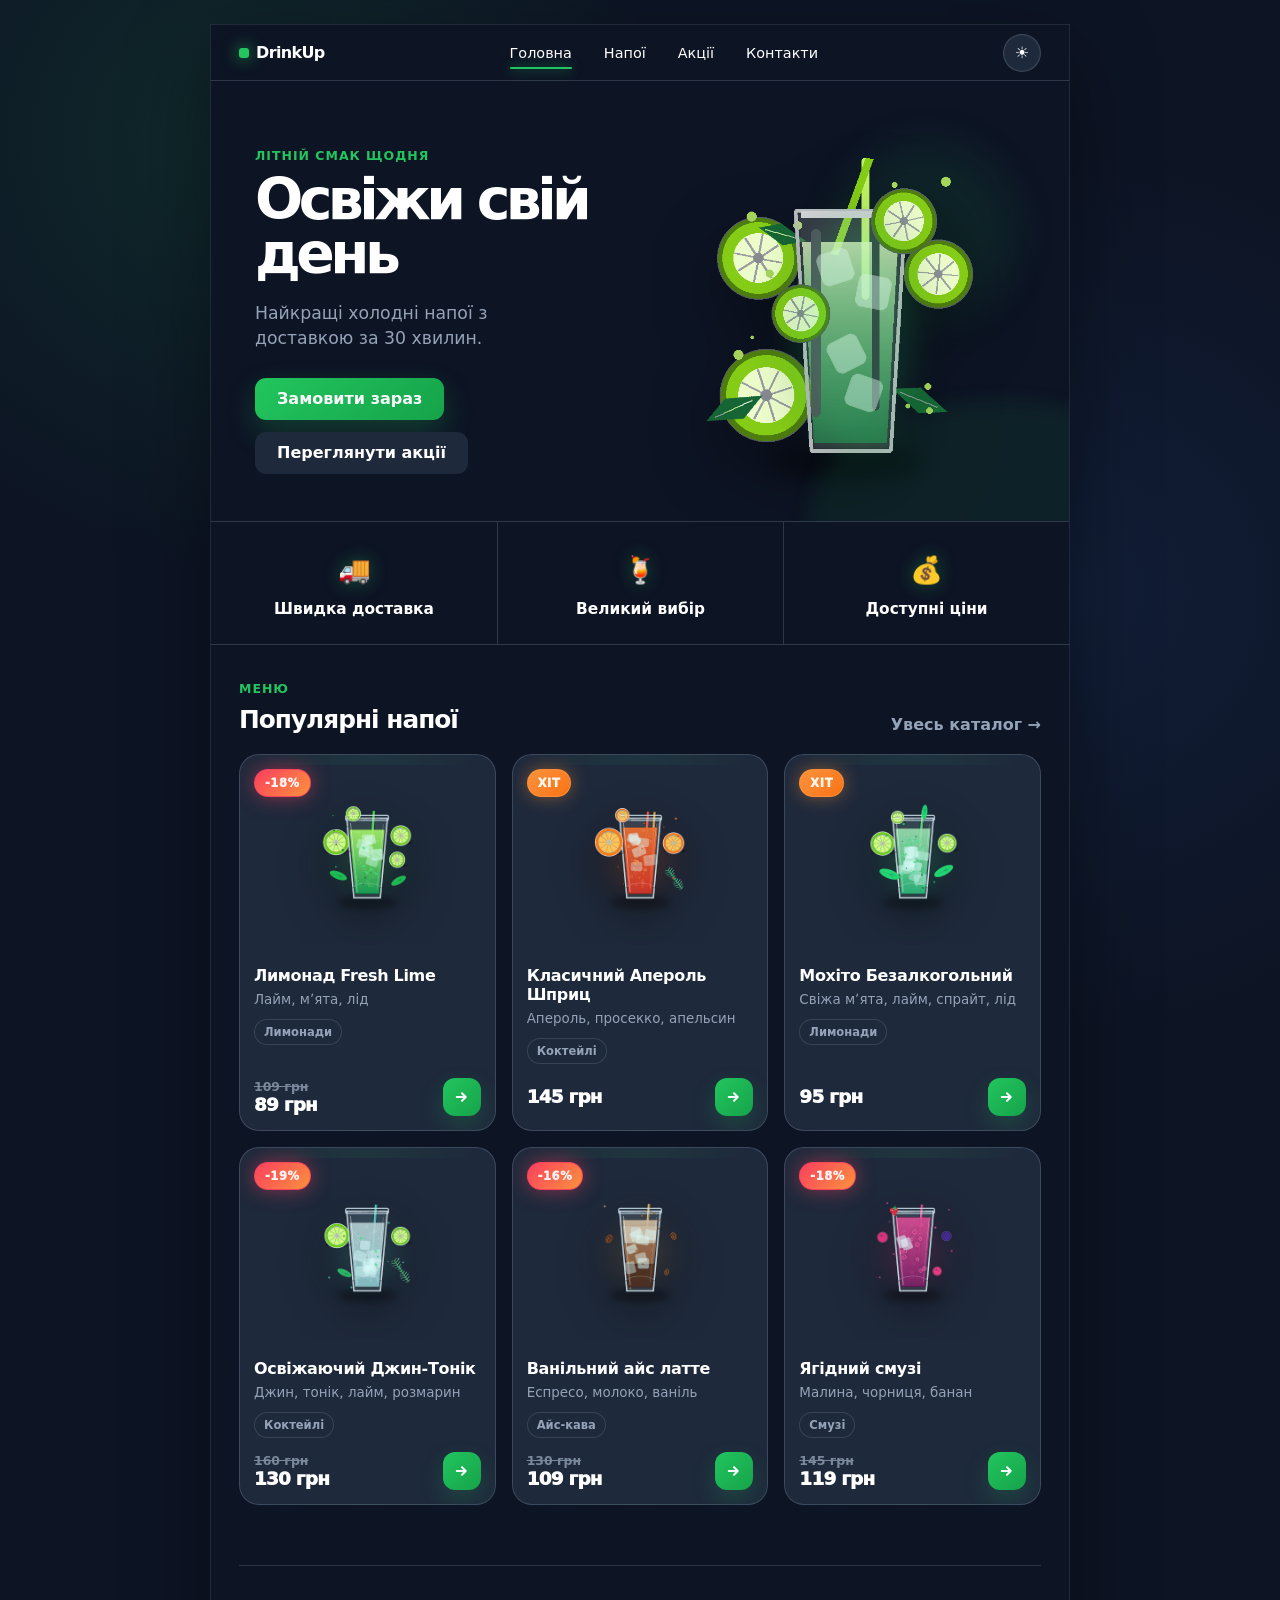
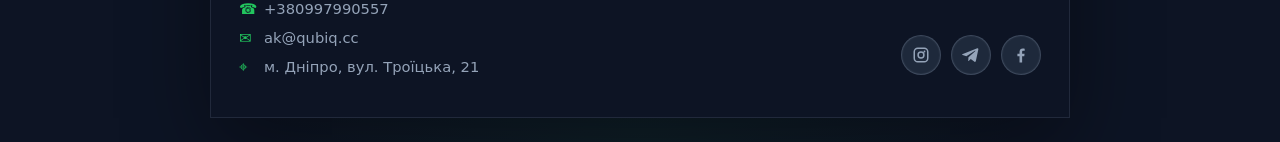
==== commit f9e8d625: "fix img" ====
--- a/index.html
+++ b/index.html
@@ -106,6 +106,8 @@
         </section>
       </main>
 
+      <div class="section-divider" aria-hidden="true"></div>
+
       <footer class="footer" id="contacts">
         <address>
           <a href="tel:+380997990557">+380997990557</a>
--- a/style.css
+++ b/style.css
@@ -14,6 +14,7 @@
   --red: #fb3f5f;
   --danger: #fb7185;
   --line: rgba(148, 163, 184, 0.26);
+  --divider-line: rgba(148, 163, 184, 0.22);
   --line-strong: rgba(203, 213, 225, 0.38);
   --green-soft: rgba(34, 197, 94, 0.18);
   --shadow: 0 28px 80px rgba(0, 0, 0, 0.38);
@@ -50,6 +51,7 @@
   --btn-secondary: #e2e8f0;
 
   --line: rgba(15, 23, 42, 0.13);
+  --divider-line: rgba(15, 23, 42, 0.16);
   --line-strong: rgba(15, 23, 42, 0.22);
   --green-soft: rgba(34, 197, 94, 0.14);
   --shadow: 0 24px 70px rgba(15, 23, 42, 0.14);
@@ -536,6 +538,14 @@
   color: var(--green);
 }
 
+.section-divider {
+  width: calc(100% - 56px);
+  height: 1px;
+  margin: 36px 28px 0;
+  border: 0;
+  border-top: 1px solid var(--divider-line);
+}
+
 .footer {
   display: flex;
   align-items: flex-end;
@@ -689,14 +699,25 @@
   font-weight: 800;
 }
 
+.type-filter-panel,
 .filter-panel {
   display: flex;
   gap: 10px;
-  padding: 22px 32px 0;
+  padding-left: 32px;
+  padding-right: 32px;
   overflow-x: auto;
   scrollbar-width: thin;
 }
 
+.type-filter-panel {
+  padding-top: 22px;
+}
+
+.filter-panel {
+  padding-top: 12px;
+}
+
+.type-chip,
 .filter-chip {
   min-height: 38px;
   padding: 0 16px;
@@ -712,6 +733,8 @@
     box-shadow 0.2s ease;
 }
 
+.type-chip:hover,
+.type-chip.is-active,
 .filter-chip:hover,
 .filter-chip.is-active {
   color: var(--text-primary);
@@ -785,7 +808,7 @@
 .product-card-image img {
   position: static;
   display: block;
-  width: min(82%, 180px);
+  width: min(88%, 190px);
   max-width: 100%;
   height: 170px;
   object-fit: contain;
@@ -1386,6 +1409,7 @@
     min-height: 96px;
   }
 
+  .type-filter-panel,
   .filter-panel {
     padding-left: 22px;
     padding-right: 22px;
@@ -1400,6 +1424,11 @@
   .footer {
     align-items: flex-start;
     flex-direction: column;
+  }
+
+  .section-divider {
+    width: calc(100% - 40px);
+    margin: 34px 20px 0;
   }
 
   .product-content {
@@ -1701,6 +1730,7 @@
 input,
 select,
 .card-action,
+.type-chip,
 .filter-chip,
 .socials a,
 .icon-back,
@@ -1728,7 +1758,8 @@
   background: var(--btn-secondary);
 }
 
-body.light-theme .category-pill {
+body.light-theme .category-pill,
+body.light-theme .type-chip {
   color: var(--text-secondary);
   background: var(--btn-secondary);
 }
@@ -1879,6 +1910,7 @@
 
 .product-card-image,
 .category-pill,
+.type-chip,
 .filter-chip,
 .btn-secondary,
 .quantity,
@@ -1892,6 +1924,7 @@
 }
 
 .category-pill,
+.type-chip:not(.is-active),
 .filter-chip:not(.is-active),
 .socials a,
 .back-inline,
